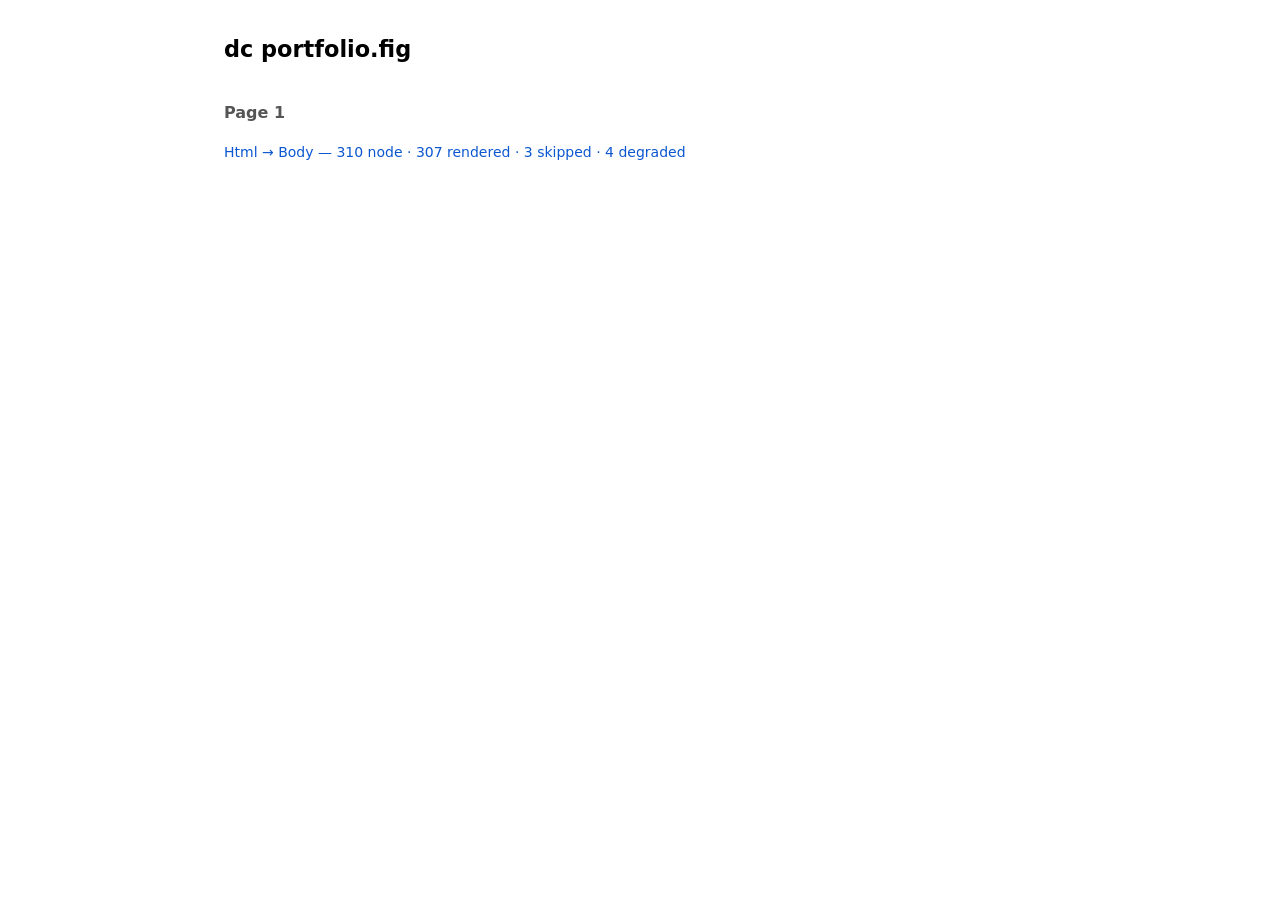
==== index.html @ 8f3d23a6 "Add files via upload" ====
<!doctype html><html lang="en"><head><meta charset="utf-8"><title>dc portfolio.fig</title><style>body{font:14px/1.6 system-ui,sans-serif;margin:2rem auto;max-width:52rem;padding:0 1rem}h1{font-size:1.4rem}h2{font-size:1rem;margin:2rem 0 .5rem;color:#555}ul{list-style:none;padding:0}li{padding:.1rem 0}a{color:#0b57d0;text-decoration:none}a:hover{text-decoration:underline}@media(prefers-color-scheme:dark){body{background:#111;color:#eee}h2{color:#aaa}a{color:#8ab4f8}}</style></head><body><h1>dc portfolio.fig</h1><h2>Page 1</h2><ul><li><a href="page-1/html-body-2-2.html">Html → Body — 310 node · 307 rendered · 3 skipped · 4 degraded</a></li></ul></body></html>
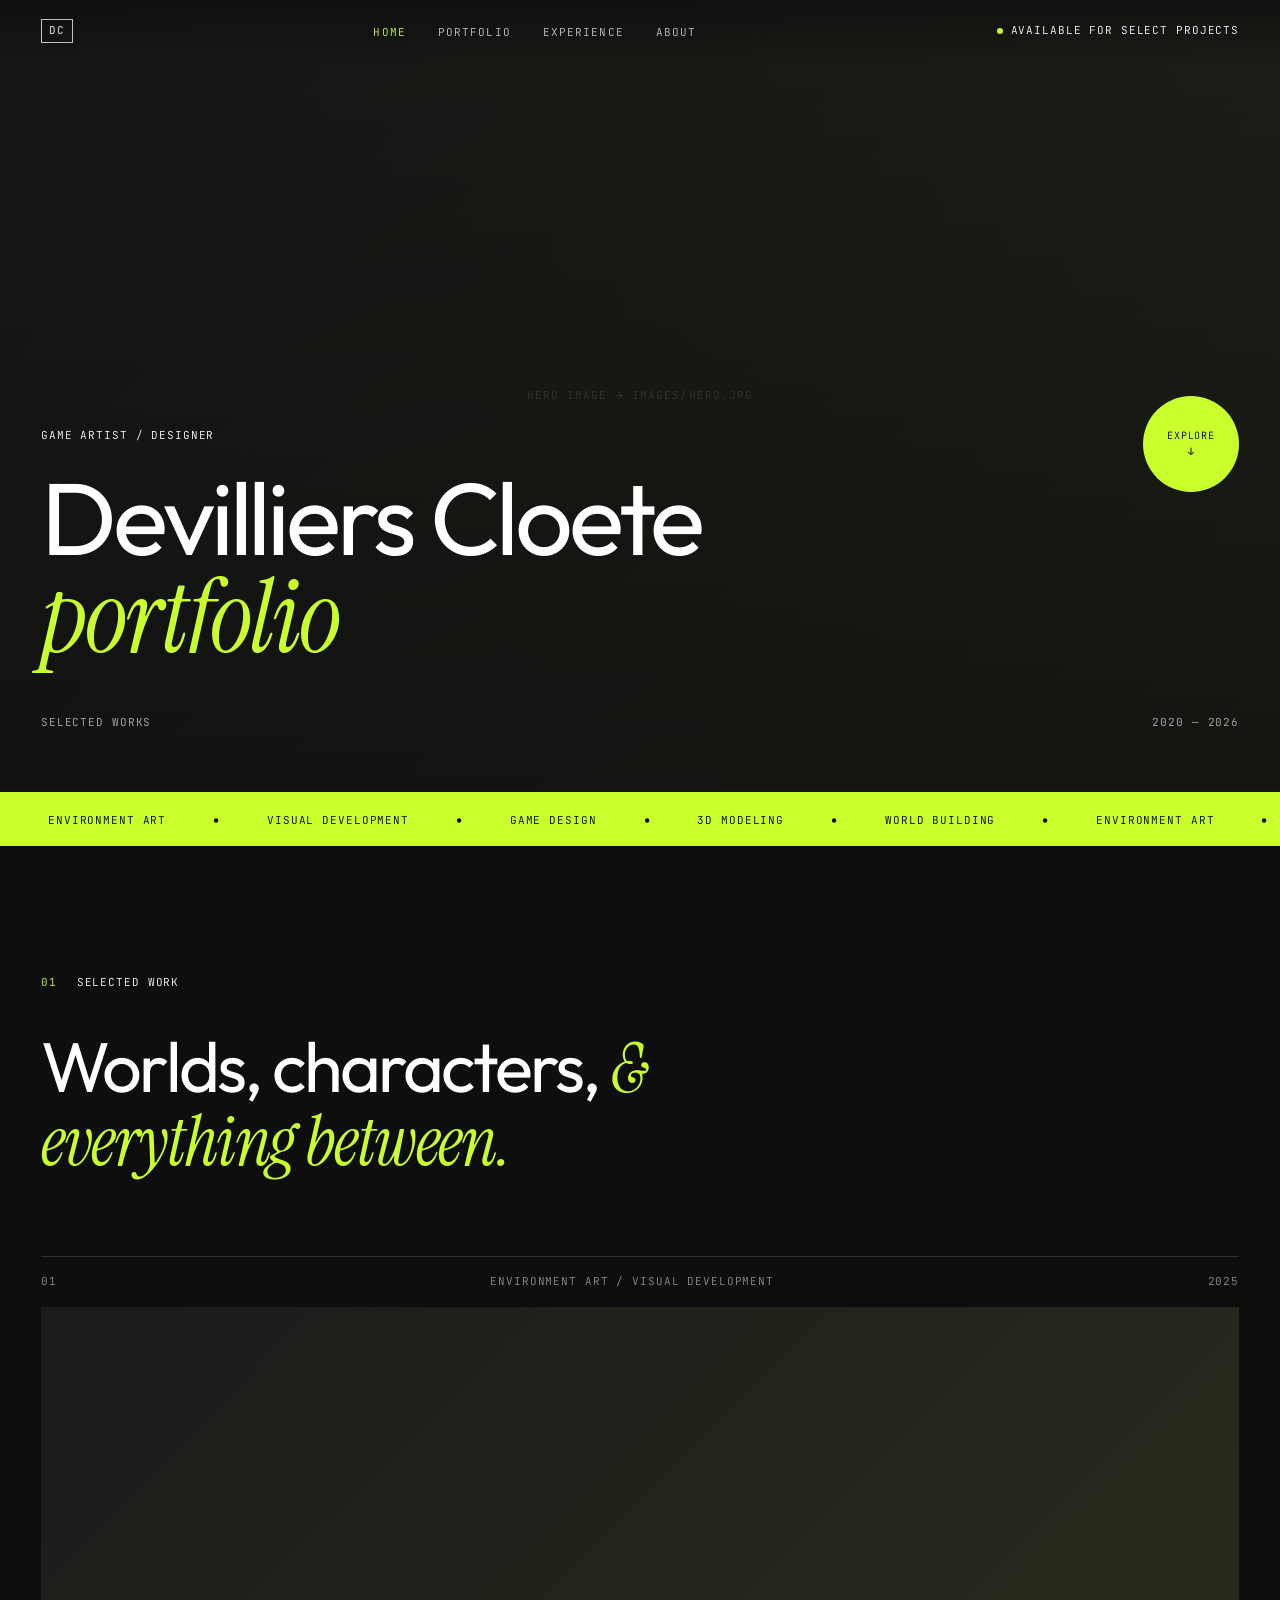
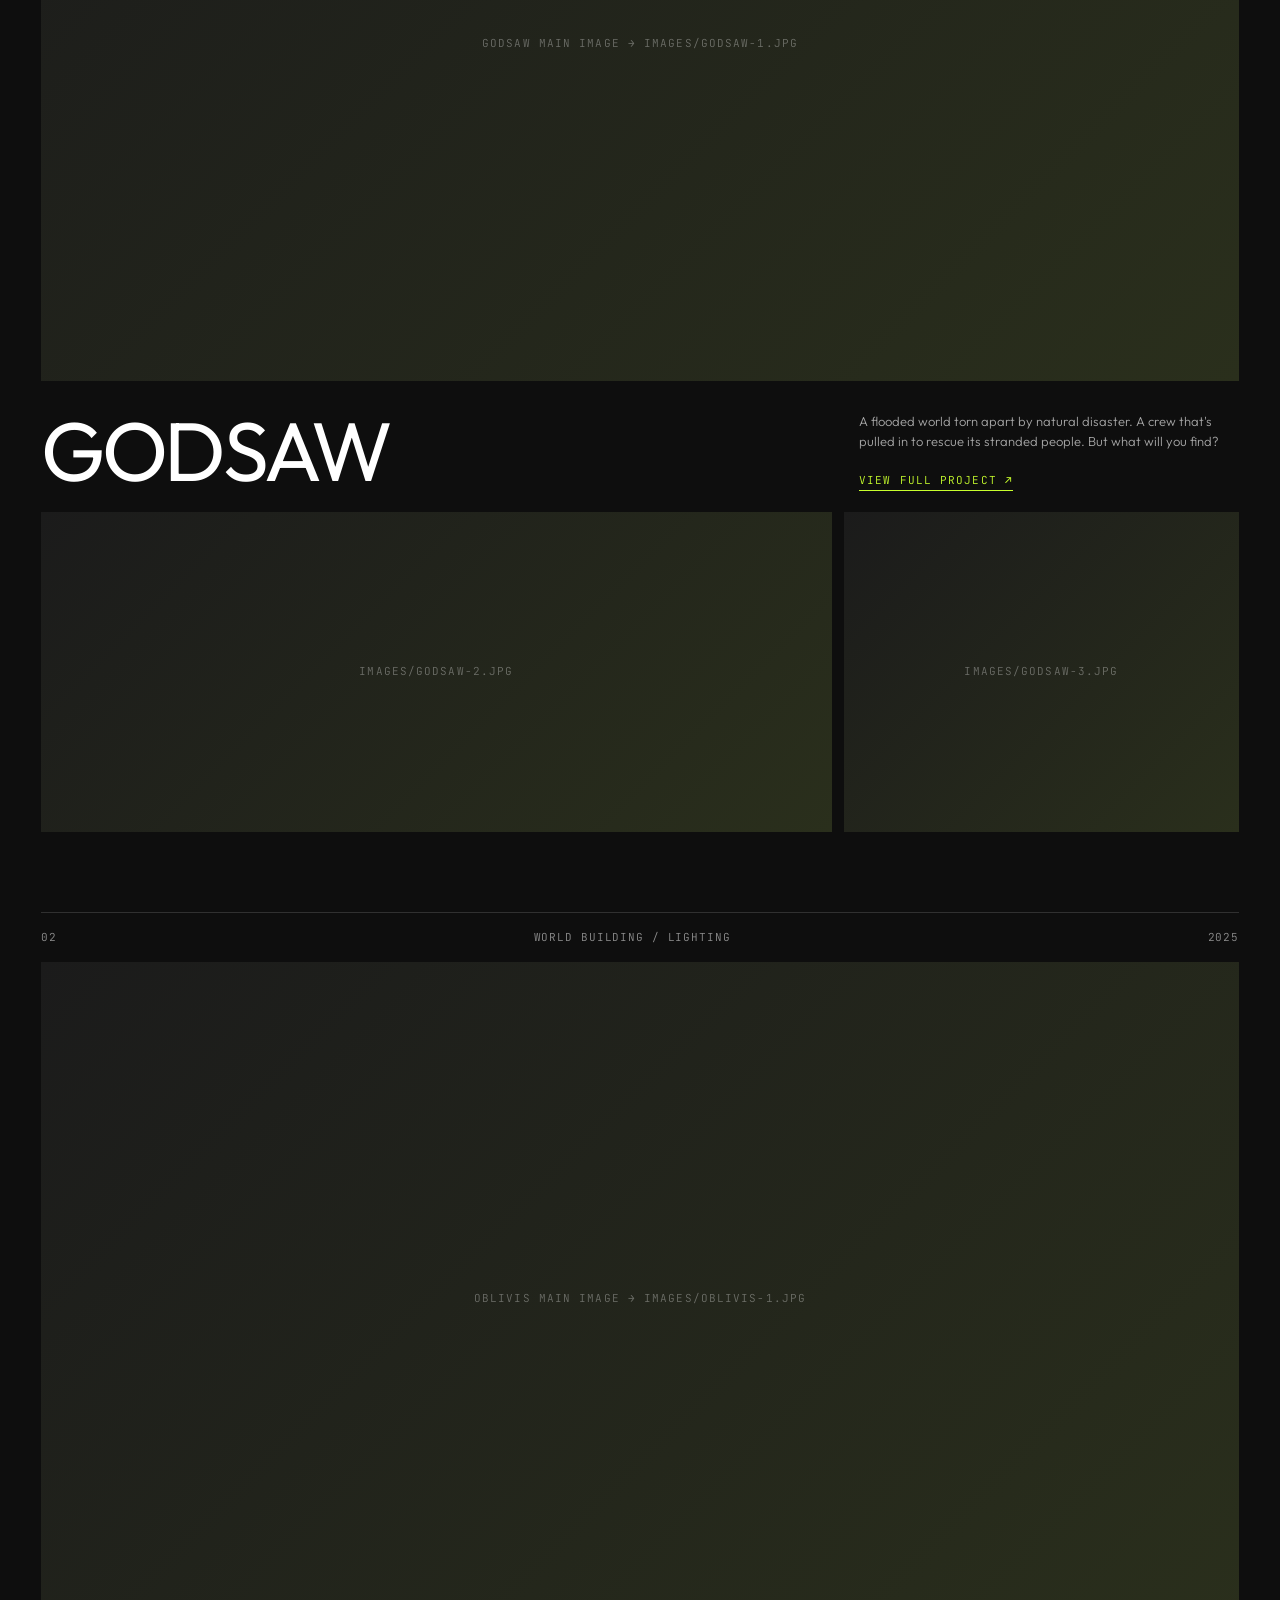
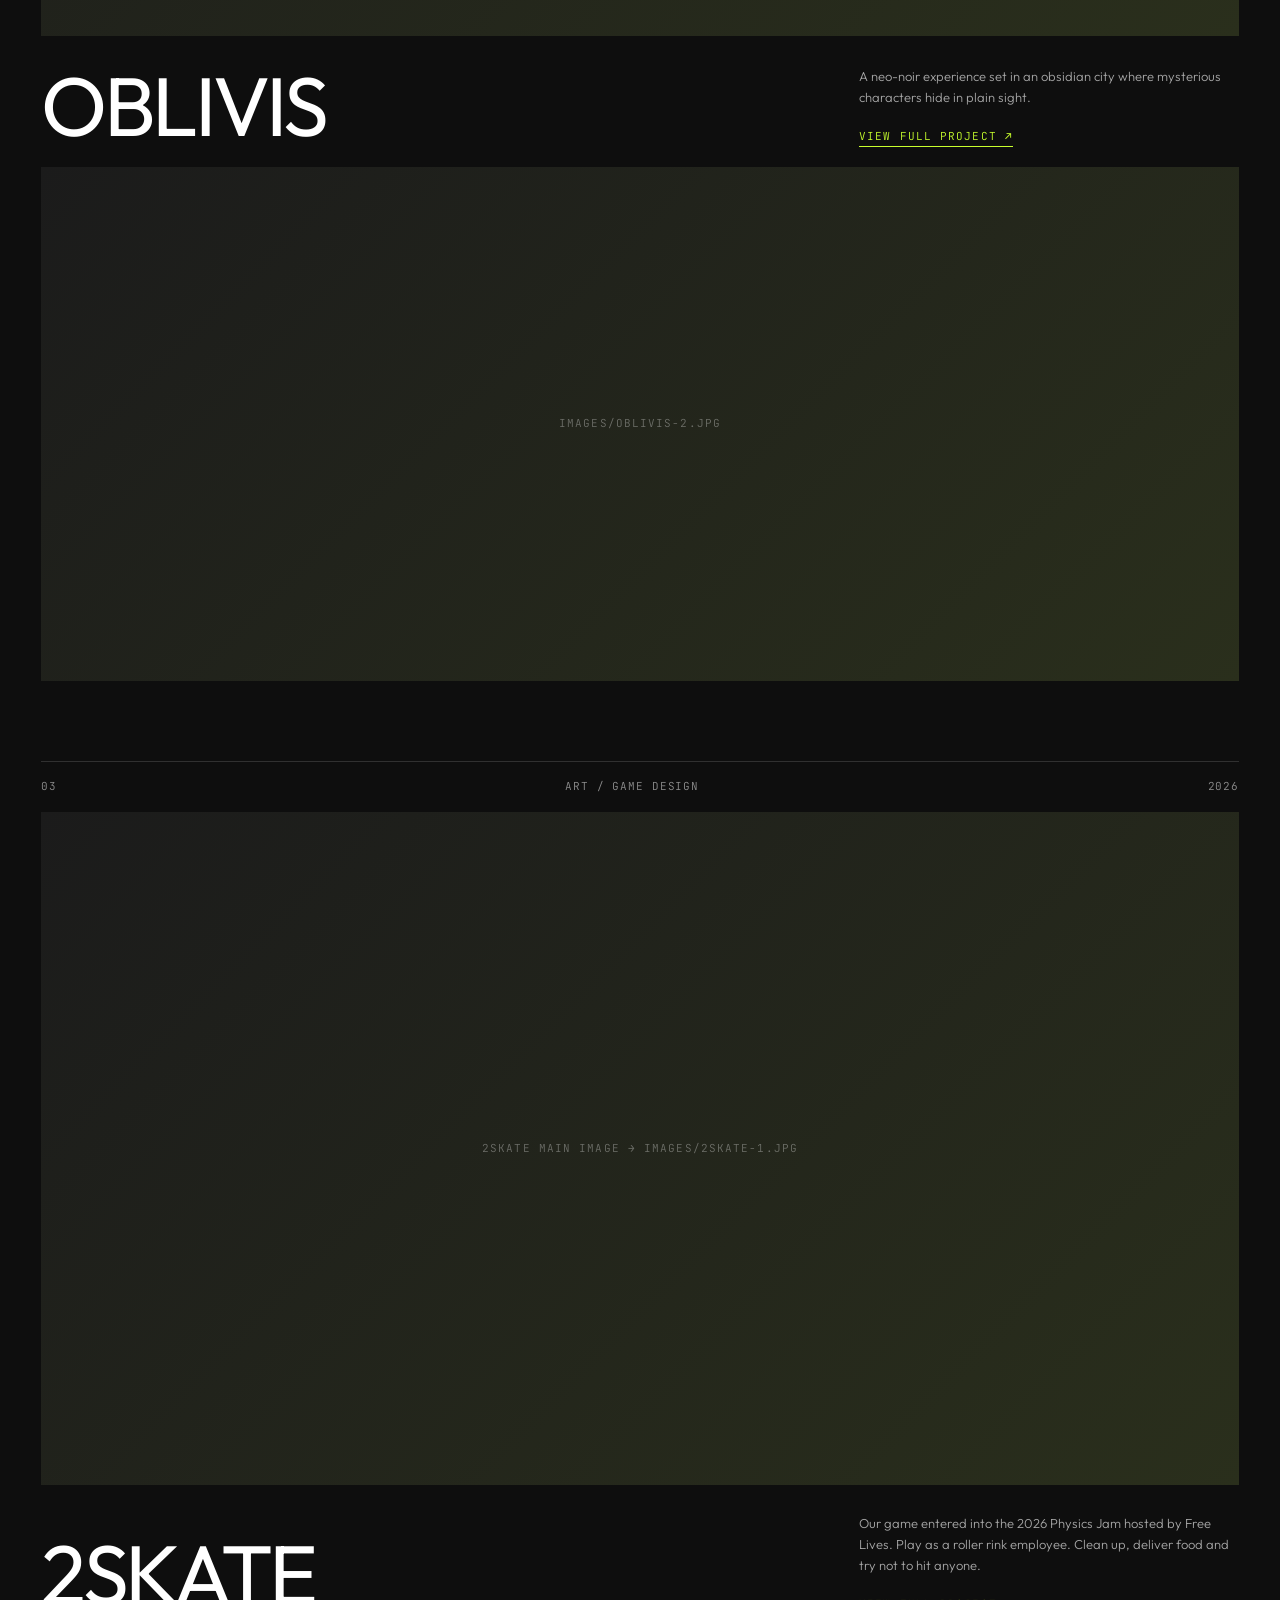
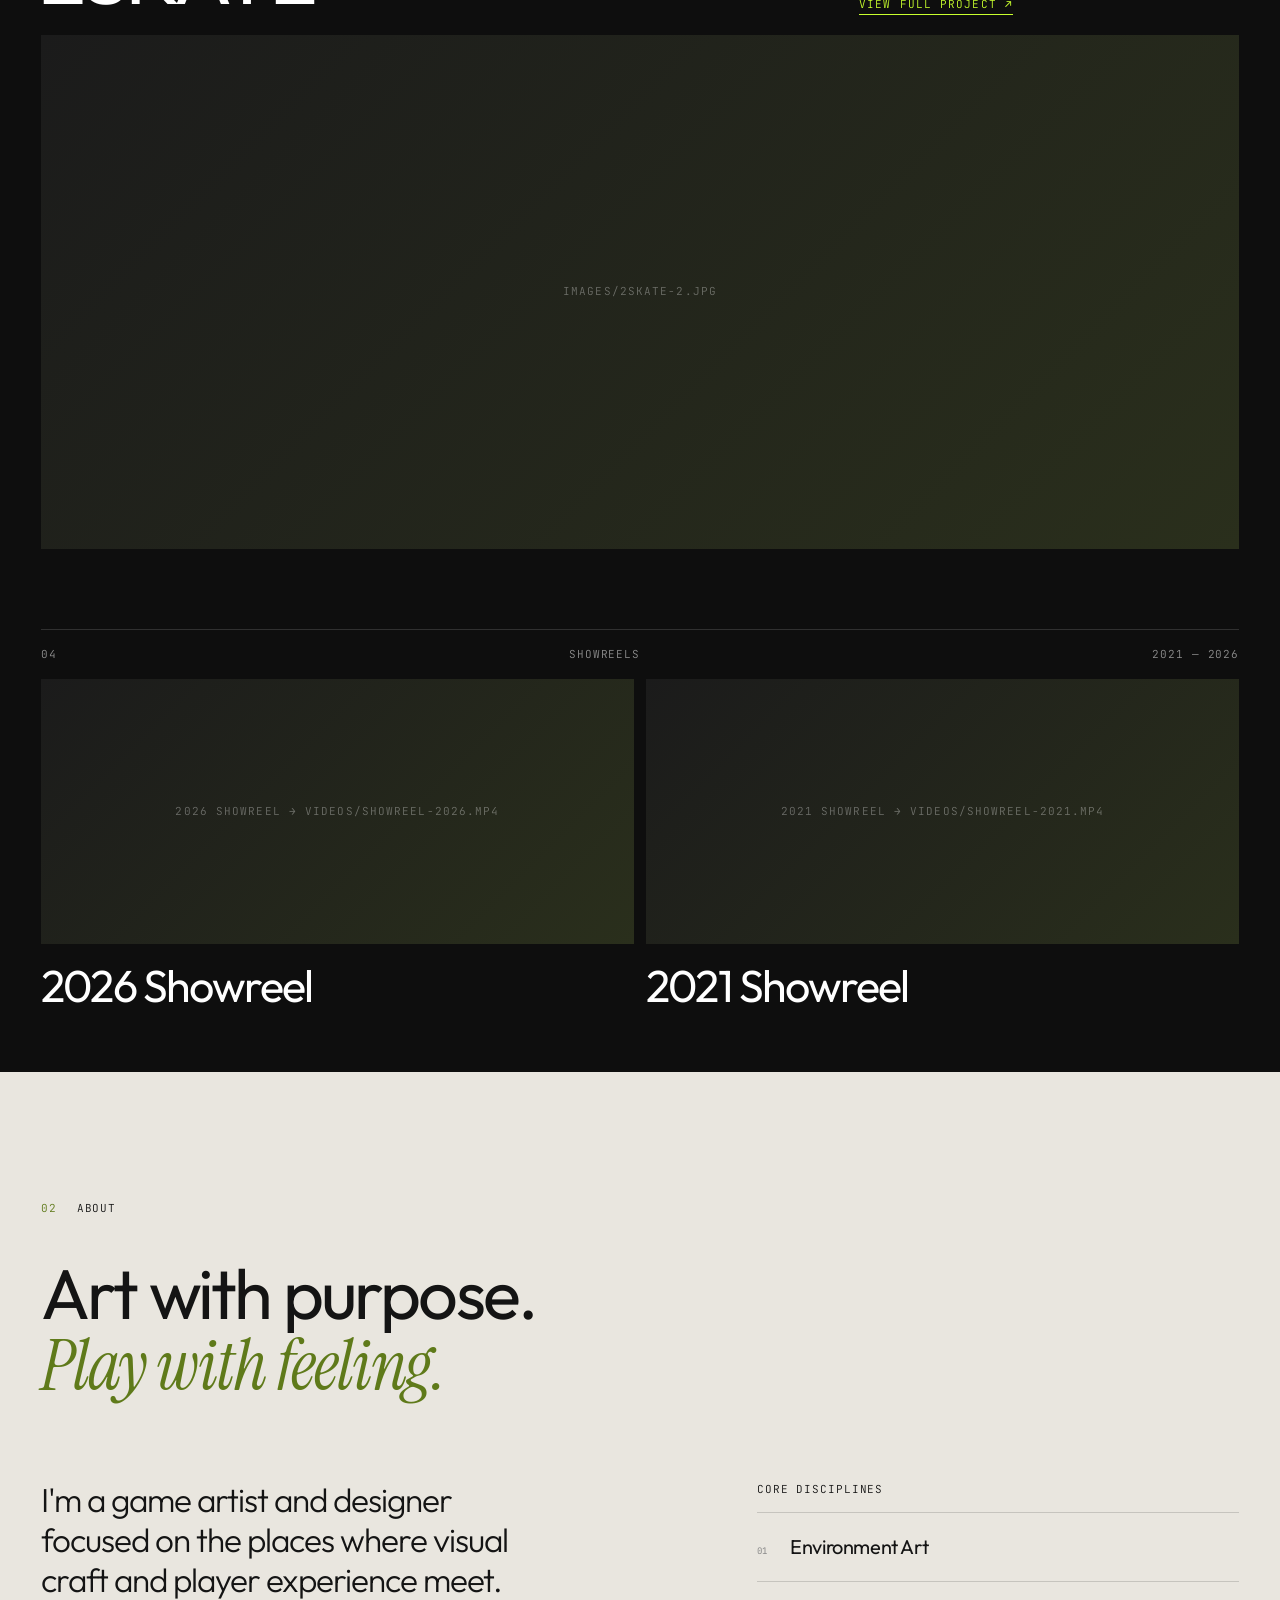
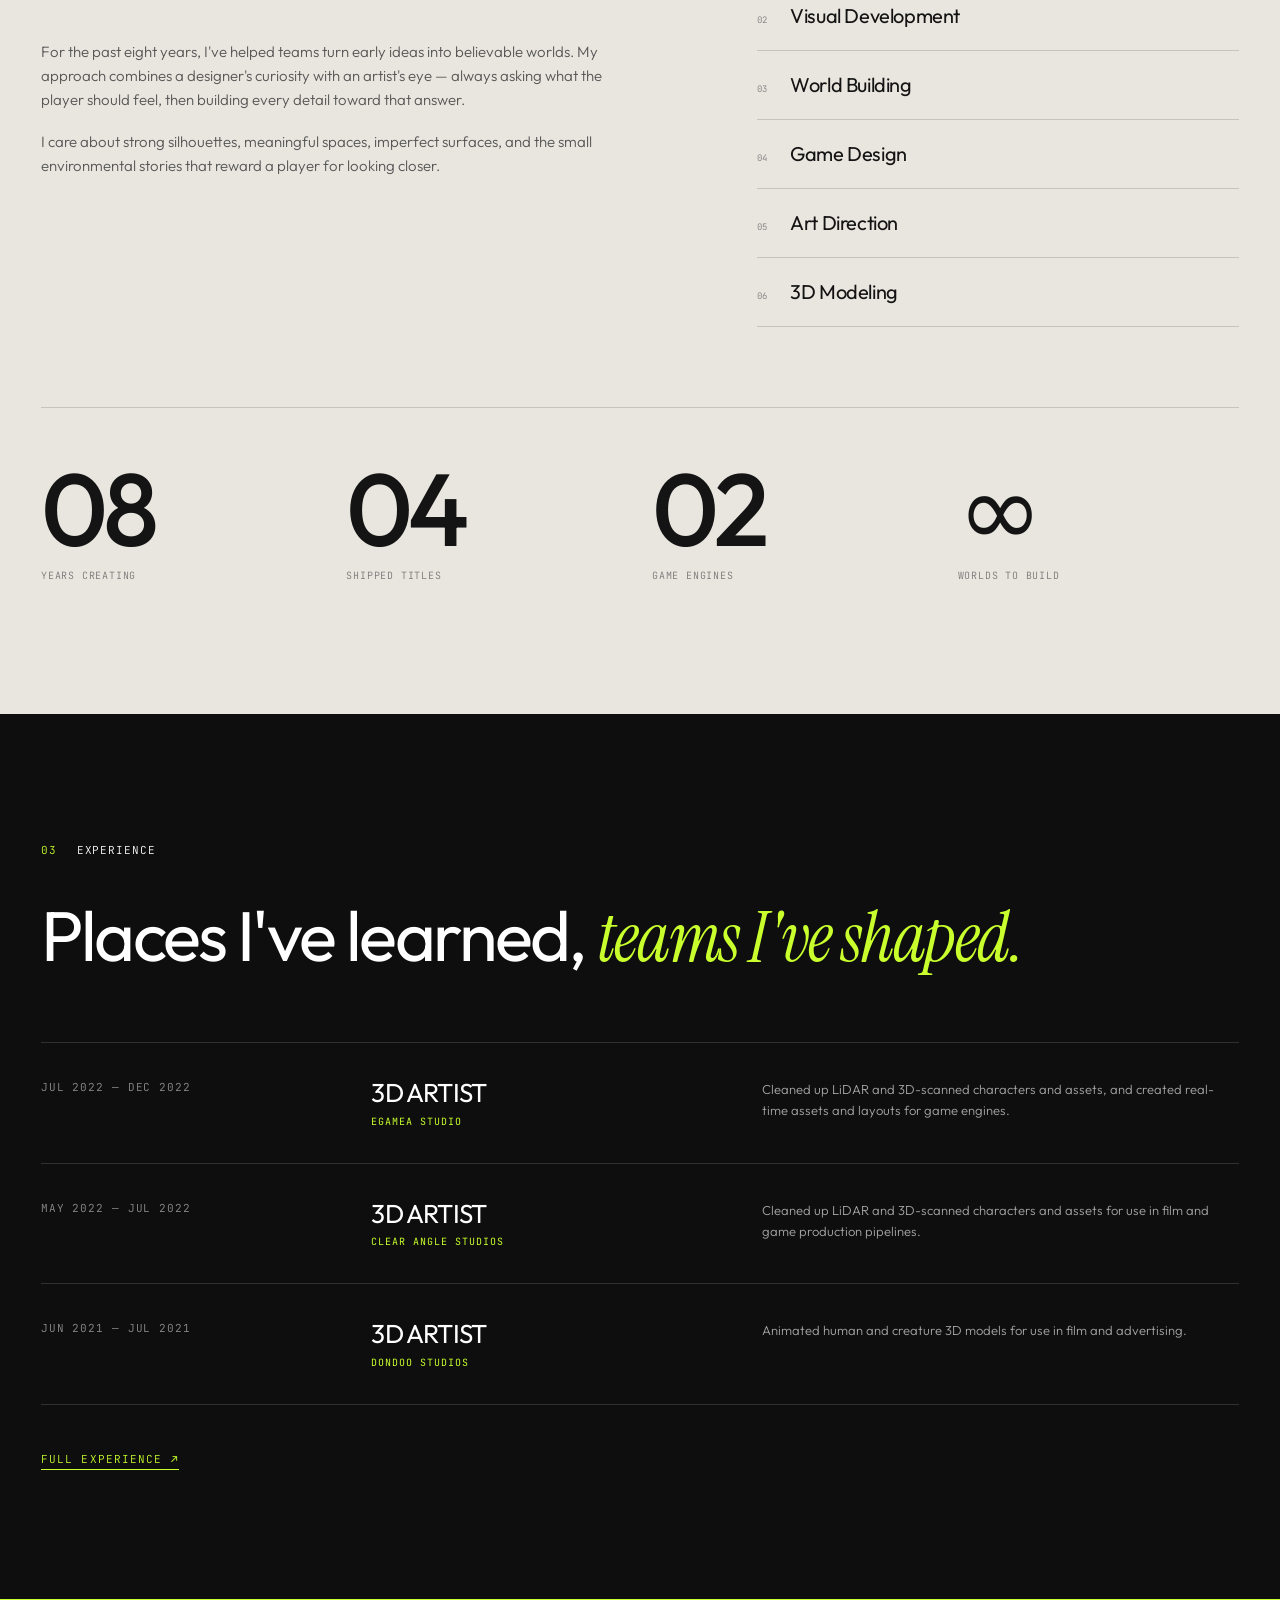
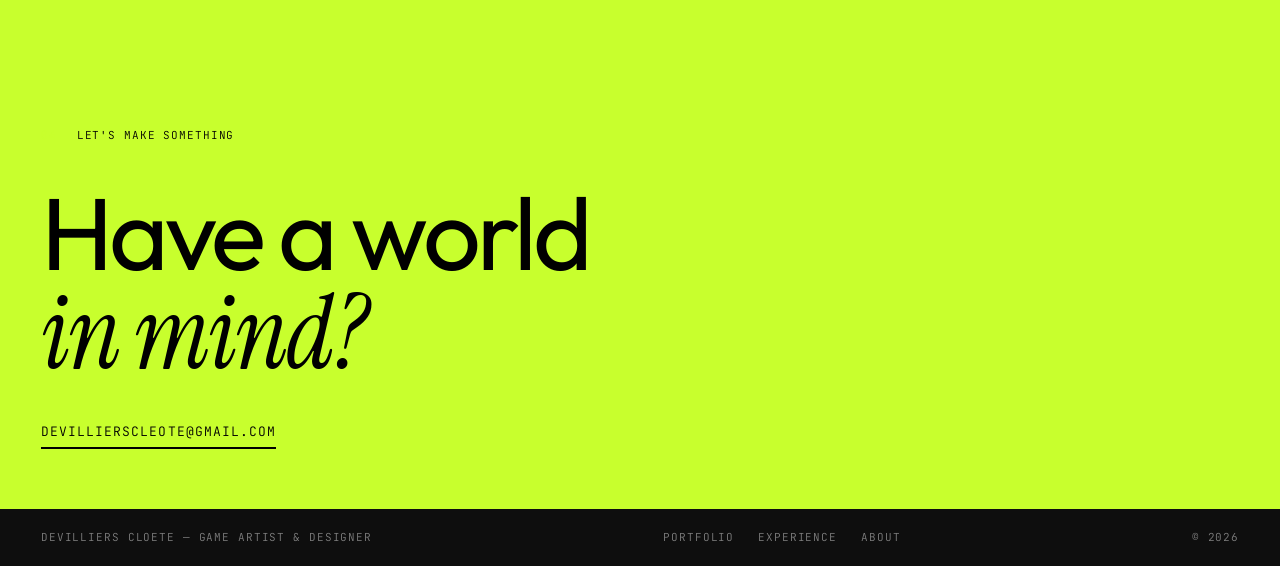
==== commit a7510671: "Add files via upload" ====
--- a/index.html
+++ b/index.html
@@ -1 +1,178 @@
-<!doctype html><html lang="en"><head><meta charset="utf-8"><title>dc portfolio.fig</title><style>body{font:14px/1.6 system-ui,sans-serif;margin:2rem auto;max-width:52rem;padding:0 1rem}h1{font-size:1.4rem}h2{font-size:1rem;margin:2rem 0 .5rem;color:#555}ul{list-style:none;padding:0}li{padding:.1rem 0}a{color:#0b57d0;text-decoration:none}a:hover{text-decoration:underline}@media(prefers-color-scheme:dark){body{background:#111;color:#eee}h2{color:#aaa}a{color:#8ab4f8}}</style></head><body><h1>dc portfolio.fig</h1><h2>Page 1</h2><ul><li><a href="page-1/html-body-2-2.html">Html → Body — 310 node · 307 rendered · 3 skipped · 4 degraded</a></li></ul></body></html>+<!DOCTYPE html>
+<html lang="en">
+<head>
+  <meta charset="UTF-8">
+  <meta name="viewport" content="width=device-width, initial-scale=1">
+  <title>Devilliers Cloete — Game Artist & Designer</title>
+  <meta name="description" content="Portfolio of Devilliers Cloete, game artist and designer.">
+  <link rel="stylesheet" href="style.css">
+</head>
+<body>
+
+<header class="nav">
+  <a href="index.html" class="logo">DC</a>
+  <ul>
+    <li><a href="index.html" class="active">Home</a></li>
+    <li><a href="portfolio.html">Portfolio</a></li>
+    <li><a href="experience.html">Experience</a></li>
+    <li><a href="about.html">About</a></li>
+  </ul>
+  <span class="mono status">Available for select projects</span>
+  <button class="burger" aria-label="Menu">Menu</button>
+</header>
+
+<!-- HERO -->
+<div class="hero">
+  <div class="media" data-label="Hero image → images/hero.jpg"><img src="images/hero.jpg" alt="" onerror="this.remove()"></div>
+  <span class="mono tag">Game Artist / Designer</span>
+  <h1 class="display">Devilliers Cloete<br><em>portfolio</em></h1>
+  <a href="portfolio.html" class="badge">Explore<br>↓</a>
+  <div class="hero-meta mono"><span>Selected works</span><span>2020 — 2026</span></div>
+</div>
+
+<div class="marquee"><div>
+  <span class="mono">Environment Art</span><span class="mono">Visual Development</span><span class="mono">Game Design</span><span class="mono">3D Modeling</span><span class="mono">World Building</span>
+  <span class="mono">Environment Art</span><span class="mono">Visual Development</span><span class="mono">Game Design</span><span class="mono">3D Modeling</span><span class="mono">World Building</span>
+</div></div>
+
+<!-- SELECTED WORK -->
+<section>
+  <div class="eyebrow mono reveal"><span>01</span><span>Selected Work</span></div>
+  <h2 class="h2 reveal" style="max-width:14ch">Worlds, characters, <em>&amp; everything between.</em></h2>
+
+  <!-- Project 1 -->
+  <article class="project reveal">
+    <div class="project-meta mono"><span>01</span><span>Environment Art / Visual Development</span><span>2025</span></div>
+    <div class="media r-16x9" data-label="GODSAW main image → images/godsaw-1.jpg"><img src="images/godsaw-1.jpg" alt="Godsaw key art" onerror="this.remove()"></div>
+    <div class="project-foot">
+      <h3 class="project-title">GODSAW</h3>
+      <div>
+        <p>A flooded world torn apart by natural disaster. A crew that's pulled in to rescue its stranded people. But what will you find?</p>
+        <a href="portfolio.html#godsaw" class="link-arrow">View full project ↗</a>
+      </div>
+    </div>
+    <div class="grid-2">
+      <div class="media" data-label="images/godsaw-2.jpg"><img src="images/godsaw-2.jpg" alt="" onerror="this.remove()"></div>
+      <div class="media" data-label="images/godsaw-3.jpg"><img src="images/godsaw-3.jpg" alt="" onerror="this.remove()"></div>
+    </div>
+  </article>
+
+  <!-- Project 2 -->
+  <article class="project reveal">
+    <div class="project-meta mono"><span>02</span><span>World Building / Lighting</span><span>2025</span></div>
+    <div class="media r-16x9" data-label="OBLIVIS main image → images/oblivis-1.jpg"><img src="images/oblivis-1.jpg" alt="Oblivis key art" onerror="this.remove()"></div>
+    <div class="project-foot">
+      <h3 class="project-title">OBLIVIS</h3>
+      <div>
+        <p>A neo-noir experience set in an obsidian city where mysterious characters hide in plain sight.</p>
+        <a href="portfolio.html#oblivis" class="link-arrow">View full project ↗</a>
+      </div>
+    </div>
+    <div class="media r-21x9" data-label="images/oblivis-2.jpg"><img src="images/oblivis-2.jpg" alt="" onerror="this.remove()"></div>
+  </article>
+
+  <!-- Project 3 -->
+  <article class="project reveal">
+    <div class="project-meta mono"><span>03</span><span>Art / Game Design</span><span>2026</span></div>
+    <div class="media r-16x9" data-label="2SKATE main image → images/2skate-1.jpg"><img src="images/2skate-1.jpg" alt="2Skate screenshot" onerror="this.remove()"></div>
+    <div class="project-foot">
+      <h3 class="project-title">2SKATE</h3>
+      <div>
+        <p>Our game entered into the 2026 Physics Jam hosted by Free Lives. Play as a roller rink employee. Clean up, deliver food and try not to hit anyone.</p>
+        <a href="portfolio.html#2skate" class="link-arrow">View full project ↗</a>
+      </div>
+    </div>
+    <div class="media r-21x9" data-label="images/2skate-2.jpg"><img src="images/2skate-2.jpg" alt="" onerror="this.remove()"></div>
+  </article>
+
+  <!-- Showreel -->
+  <article class="project reveal">
+    <div class="project-meta mono"><span>04</span><span>Showreels</span><span>2021 — 2026</span></div>
+    <div class="grid-eq" style="margin-top:0">
+      <div>
+        <div class="media r-16x9" data-label="2026 showreel → videos/showreel-2026.mp4"><video src="videos/showreel-2026.mp4" controls preload="metadata" poster="images/showreel-2026.jpg" onerror="this.remove()"></video></div>
+        <h3 class="project-title" style="font-size:clamp(28px,3.5vw,48px);margin-top:20px">2026 Showreel</h3>
+      </div>
+      <div>
+        <div class="media r-16x9" data-label="2021 showreel → videos/showreel-2021.mp4"><video src="videos/showreel-2021.mp4" controls preload="metadata" poster="images/showreel-2021.jpg" onerror="this.remove()"></video></div>
+        <h3 class="project-title" style="font-size:clamp(28px,3.5vw,48px);margin-top:20px">2021 Showreel</h3>
+      </div>
+    </div>
+  </article>
+</section>
+
+<!-- ABOUT (light section) -->
+<section class="light">
+  <div class="eyebrow mono reveal"><span>02</span><span>About</span></div>
+  <h2 class="h2 reveal">Art with purpose.<br><em>Play with feeling.</em></h2>
+
+  <div class="two-col" style="margin-top:80px">
+    <div class="reveal">
+      <p class="lead">I'm a game artist and designer focused on the places where visual craft and player experience meet.</p>
+      <div class="body-text" style="margin-top:40px">
+        <p>For the past eight years, I've helped teams turn early ideas into believable worlds. My approach combines a designer's curiosity with an artist's eye — always asking what the player should feel, then building every detail toward that answer.</p>
+        <p>I care about strong silhouettes, meaningful spaces, imperfect surfaces, and the small environmental stories that reward a player for looking closer.</p>
+      </div>
+    </div>
+    <div class="disciplines reveal">
+      <p class="mono">Core disciplines</p>
+      <ul>
+        <li><span>01</span>Environment Art</li>
+        <li><span>02</span>Visual Development</li>
+        <li><span>03</span>World Building</li>
+        <li><span>04</span>Game Design</li>
+        <li><span>05</span>Art Direction</li>
+        <li><span>06</span>3D Modeling</li>
+      </ul>
+    </div>
+  </div>
+
+  <div class="stats reveal">
+    <div class="stat"><b>08</b><span>Years creating</span></div>
+    <div class="stat"><b>04</b><span>Shipped titles</span></div>
+    <div class="stat"><b>02</b><span>Game engines</span></div>
+    <div class="stat"><b>∞</b><span>Worlds to build</span></div>
+  </div>
+</section>
+
+<!-- EXPERIENCE PREVIEW -->
+<section>
+  <div class="eyebrow mono reveal"><span>03</span><span>Experience</span></div>
+  <h2 class="h2 reveal">Places I've learned, <em>teams I've shaped.</em></h2>
+
+  <div style="margin-top:70px" class="reveal">
+    <div class="role">
+      <span class="mono" style="color:#ffffff88">Jul 2022 — Dec 2022</span>
+      <h3>3D Artist<small>Egamea Studio</small></h3>
+      <div><p>Cleaned up LiDAR and 3D-scanned characters and assets, and created real-time assets and layouts for game engines.</p></div>
+    </div>
+    <div class="role">
+      <span class="mono" style="color:#ffffff88">May 2022 — Jul 2022</span>
+      <h3>3D Artist<small>Clear Angle Studios</small></h3>
+      <div><p>Cleaned up LiDAR and 3D-scanned characters and assets for use in film and game production pipelines.</p></div>
+    </div>
+    <div class="role">
+      <span class="mono" style="color:#ffffff88">Jun 2021 — Jul 2021</span>
+      <h3>3D Artist<small>Dondoo Studios</small></h3>
+      <div><p>Animated human and creature 3D models for use in film and advertising.</p></div>
+    </div>
+  </div>
+  <p style="margin-top:40px"><a href="experience.html" class="link-arrow">Full experience ↗</a></p>
+</section>
+
+<!-- CTA -->
+<section class="lime cta">
+  <div class="eyebrow mono reveal"><span>04</span><span>Let's make something</span></div>
+  <h2 class="display reveal">Have a world<br><em>in mind?</em></h2>
+  <a class="mail mono" href="mailto:devillierscleote@gmail.com">devillierscleote@gmail.com</a>
+</section>
+
+<footer class="foot mono">
+  <span>Devilliers Cloete — Game Artist &amp; Designer</span>
+  <ul><li><a href="portfolio.html">Portfolio</a></li><li><a href="experience.html">Experience</a></li><li><a href="about.html">About</a></li></ul>
+  <span>© <span class="year">2026</span></span>
+</footer>
+
+<script src="script.js"></script>
+</body>
+</html>
--- a/style.css
+++ b/style.css
@@ -0,0 +1,167 @@
+/* ============ Devilliers Cloete – Portfolio ============ */
+@import url('https://fonts.googleapis.com/css2?family=Outfit:wght@300;400;500;600&family=Instrument+Serif:ital@0;1&family=JetBrains+Mono:wght@400;500&display=swap');
+
+:root {
+  --black: #0e0e0e;
+  --ink: #141414;
+  --lime: #c8ff2d;
+  --cream: #e9e6df;
+  --olive: #5f7a1a;
+  --grey: #8a8a85;
+  --line: rgba(255,255,255,.14);
+  --line-dark: rgba(0,0,0,.15);
+  --pad: clamp(20px, 3.2vw, 48px);
+  --sans: 'Outfit', system-ui, sans-serif;
+  --serif: 'Instrument Serif', Georgia, serif;
+  --mono: 'JetBrains Mono', ui-monospace, monospace;
+}
+
+* { box-sizing: border-box; margin: 0; padding: 0; }
+html { scroll-behavior: smooth; }
+body { background: var(--black); color: #fff; font-family: var(--sans); font-weight: 300; line-height: 1.6; -webkit-font-smoothing: antialiased; }
+img, video, iframe { display: block; max-width: 100%; }
+a { color: inherit; text-decoration: none; }
+ul { list-style: none; }
+
+/* ---------- type helpers ---------- */
+.mono { font-family: var(--mono); font-size: 11px; letter-spacing: .08em; text-transform: uppercase; }
+.display { font-weight: 400; letter-spacing: -.04em; line-height: .95; font-size: clamp(44px, 8vw, 128px); }
+.h2 { font-weight: 400; letter-spacing: -.04em; line-height: 1; font-size: clamp(36px, 5.5vw, 80px); }
+.display em, .h2 em, .accent { font-family: var(--serif); font-style: italic; font-weight: 400; letter-spacing: -.02em; color: var(--lime); }
+.light .h2 em, .light .accent { color: var(--olive); }
+.eyebrow { display: flex; gap: 20px; margin-bottom: 40px; }
+.eyebrow span:first-child { color: var(--lime); }
+.light .eyebrow span:first-child { color: var(--olive); }
+
+/* ---------- nav ---------- */
+.nav { position: fixed; top: 0; left: 0; right: 0; z-index: 50; display: flex; justify-content: space-between; align-items: center; padding: 18px var(--pad); mix-blend-mode: normal; background: linear-gradient(#0e0e0ecc, transparent); }
+.logo { font-weight: 500; font-size: 15px; letter-spacing: -.02em; border: 1px solid #fff; padding: 2px 7px; }
+.nav ul { display: flex; gap: 32px; }
+.nav a { font-family: var(--mono); font-size: 11px; letter-spacing: .1em; text-transform: uppercase; opacity: .75; transition: opacity .2s, color .2s; }
+.nav a:hover, .nav a.active { opacity: 1; color: var(--lime); }
+.status { display: flex; align-items: center; gap: 8px; }
+.status::before { content: ''; width: 6px; height: 6px; border-radius: 50%; background: var(--lime); animation: pulse 2s infinite; }
+@keyframes pulse { 50% { opacity: .3; } }
+.burger { display: none; background: none; border: 0; color: #fff; font-family: var(--mono); font-size: 11px; letter-spacing: .1em; cursor: pointer; }
+
+/* ---------- placeholder media ---------- */
+.media { position: relative; overflow: hidden; background: linear-gradient(135deg, #1b1b1b, #2a2f1c); }
+.media::after { content: attr(data-label); position: absolute; inset: 0; display: grid; place-items: center; font-family: var(--mono); font-size: 11px; letter-spacing: .1em; text-transform: uppercase; color: #ffffff55; text-align: center; padding: 20px; z-index: 0; }
+.media img, .media video, .media iframe { position: absolute; inset: 0; width: 100%; height: 100%; object-fit: cover; z-index: 1; border: 0; }
+.r-16x9 { aspect-ratio: 16/9; }
+.r-21x9 { aspect-ratio: 21/9; }
+.r-4x5 { aspect-ratio: 4/5; }
+.r-1x1 { aspect-ratio: 1/1; }
+.r-3x2 { aspect-ratio: 3/2; }
+
+/* ---------- hero ---------- */
+.hero { position: relative; min-height: 88vh; padding: 140px var(--pad) 60px; display: flex; flex-direction: column; justify-content: flex-end; overflow: hidden; }
+.hero .media { position: absolute; inset: 0; z-index: 0; }
+.hero::before { content: ''; position: absolute; inset: 0; z-index: 1; background: linear-gradient(#0e0e0e66, #0e0e0ecc); }
+.hero > *:not(.media) { position: relative; z-index: 2; }
+.hero .tag { margin-bottom: 24px; }
+.hero-meta { display: flex; justify-content: space-between; margin-top: 48px; color: #ffffffaa; }
+.badge { position: absolute !important; right: var(--pad); top: 50%; width: 96px; height: 96px; border-radius: 50%; background: var(--lime); color: #000; display: grid; place-items: center; text-align: center; font-family: var(--mono); font-size: 10px; letter-spacing: .08em; text-transform: uppercase; transition: transform .3s; }
+.badge:hover { transform: rotate(-12deg) scale(1.08); }
+
+/* ---------- marquee ---------- */
+.marquee { background: var(--lime); color: #000; overflow: hidden; white-space: nowrap; padding: 14px 0; }
+.marquee div { display: inline-flex; gap: 48px; animation: slide 30s linear infinite; padding-left: 48px; }
+.marquee span::after { content: '●'; margin-left: 48px; font-size: 7px; vertical-align: middle; }
+@keyframes slide { to { transform: translateX(-50%); } }
+
+/* ---------- sections ---------- */
+section, .section { padding: clamp(64px, 10vw, 140px) var(--pad); }
+.light { background: var(--cream); color: var(--ink); }
+.lime { background: var(--lime); color: #000; }
+.page-head { padding-top: 180px; padding-bottom: 60px; }
+.lead { font-size: clamp(22px, 2.6vw, 38px); line-height: 1.2; letter-spacing: -.03em; font-weight: 300; max-width: 22ch; }
+.body-text { max-width: 60ch; color: #ffffffb0; font-size: 15px; }
+.light .body-text { color: #555; }
+.body-text p + p { margin-top: 1.2em; }
+
+/* ---------- project blocks ---------- */
+.project { margin-top: 80px; }
+.project-meta { display: flex; justify-content: space-between; padding: 16px 0; border-top: 1px solid var(--line); color: #ffffff88; }
+.project-foot { display: grid; grid-template-columns: 1fr minmax(240px, 380px); gap: 40px; align-items: end; margin: 28px 0 20px; }
+.project-title { font-size: clamp(40px, 6.5vw, 100px); font-weight: 400; letter-spacing: -.04em; line-height: 1; }
+.project-foot p { font-size: 13px; color: #ffffffa0; margin-bottom: 14px; }
+.link-arrow { font-family: var(--mono); font-size: 11px; letter-spacing: .1em; text-transform: uppercase; border-bottom: 1px solid var(--lime); color: var(--lime); padding-bottom: 3px; }
+.link-arrow:hover { opacity: .7; }
+.grid-2 { display: grid; grid-template-columns: 2fr 1fr; gap: 12px; margin-top: 12px; }
+.grid-3 { display: grid; grid-template-columns: repeat(3, 1fr); gap: 12px; margin-top: 12px; }
+.grid-eq { display: grid; grid-template-columns: 1fr 1fr; gap: 12px; margin-top: 12px; }
+.grid-2 .media, .grid-3 .media, .grid-eq .media { aspect-ratio: auto; height: 100%; min-height: 200px; }
+.grid-2 .media { min-height: 320px; }
+
+/* ---------- portfolio page ---------- */
+.filters { display: flex; flex-wrap: wrap; gap: 10px; padding: 0 var(--pad) 20px; }
+.filters button { background: none; border: 1px solid var(--line); color: #fff; font-family: var(--mono); font-size: 11px; letter-spacing: .1em; text-transform: uppercase; padding: 9px 18px; border-radius: 99px; cursor: pointer; transition: .2s; }
+.filters button:hover { border-color: var(--lime); }
+.filters button.on { background: var(--lime); color: #000; border-color: var(--lime); }
+.case { padding: 70px var(--pad); border-top: 1px solid var(--line); }
+.case.hide { display: none; }
+.case-grid { display: grid; grid-template-columns: 1fr 2fr; gap: clamp(32px, 6vw, 100px); margin-top: 40px; }
+.case-info { position: sticky; top: 100px; align-self: start; }
+.case-info h2 { font-size: clamp(40px, 5vw, 76px); font-weight: 400; letter-spacing: -.04em; line-height: 1; margin-bottom: 24px; }
+.facts { margin: 28px 0; border-top: 1px solid var(--line); }
+.facts li { display: flex; justify-content: space-between; padding: 12px 0; border-bottom: 1px solid var(--line); font-size: 13px; }
+.facts li span:first-child { color: #ffffff77; font-family: var(--mono); font-size: 11px; text-transform: uppercase; letter-spacing: .08em; }
+.case-media { display: grid; gap: 12px; }
+.case-media h3 { font-family: var(--serif); font-style: italic; font-weight: 400; font-size: 34px; color: var(--lime); margin: 30px 0 4px; }
+.caption { font-size: 12px; color: #ffffff77; margin-top: -4px; }
+
+/* ---------- about ---------- */
+.two-col { display: grid; grid-template-columns: 1.3fr 1fr; gap: clamp(32px, 7vw, 120px); align-items: start; }
+.disciplines .mono { margin-bottom: 14px; }
+.disciplines li { display: flex; gap: 24px; align-items: baseline; padding: 18px 0; border-top: 1px solid var(--line-dark); font-size: 20px; font-weight: 400; letter-spacing: -.02em; }
+.disciplines li:last-child { border-bottom: 1px solid var(--line-dark); }
+.disciplines li span { font-family: var(--mono); font-size: 9px; color: #888; }
+.stats { display: grid; grid-template-columns: repeat(4, 1fr); gap: 24px; margin-top: 80px; padding-top: 50px; border-top: 1px solid var(--line-dark); }
+.stat b { display: block; font-size: clamp(56px, 8vw, 120px); font-weight: 500; letter-spacing: -.05em; line-height: 1; }
+.stat span { font-family: var(--mono); font-size: 10px; letter-spacing: .08em; text-transform: uppercase; color: #777; }
+.portrait { max-width: 480px; }
+
+/* ---------- experience ---------- */
+.role { display: grid; grid-template-columns: 1fr 1.2fr 1.6fr; gap: 32px; padding: 36px 0; border-top: 1px solid var(--line); align-items: start; }
+.role:last-of-type { border-bottom: 1px solid var(--line); }
+.role h3 { font-size: 26px; font-weight: 400; letter-spacing: -.03em; text-transform: uppercase; line-height: 1.1; }
+.role h3 small { display: block; font-family: var(--mono); font-size: 10px; letter-spacing: .1em; color: var(--lime); margin-top: 8px; font-weight: 400; }
+.role p { font-size: 13px; color: #ffffffa0; }
+.pills { display: flex; flex-wrap: wrap; gap: 8px; margin-top: 14px; }
+.pills span { border: 1px solid var(--line); border-radius: 99px; padding: 3px 12px; font-family: var(--mono); font-size: 10px; letter-spacing: .06em; text-transform: uppercase; color: #ffffffbb; }
+.edu { display: grid; grid-template-columns: 1fr 1fr; gap: 40px; margin-top: 60px; }
+.edu h4 { font-size: 20px; font-weight: 400; margin: 6px 0 2px; }
+.edu p { font-size: 13px; color: #ffffff88; }
+.software { display: grid; grid-template-columns: repeat(auto-fill, minmax(180px, 1fr)); gap: 12px; margin-top: 30px; }
+.software div { border: 1px solid var(--line); padding: 20px; font-size: 18px; font-weight: 400; }
+.software div small { display: block; font-family: var(--mono); font-size: 10px; text-transform: uppercase; color: #ffffff77; letter-spacing: .08em; margin-top: 4px; }
+
+/* ---------- CTA & footer ---------- */
+.cta { padding-bottom: 60px; }
+.cta .display { color: #000; }
+.cta .display em { color: #000; }
+.cta a.mail { display: inline-block; margin-top: 40px; font-family: var(--mono); font-size: 13px; letter-spacing: .08em; text-transform: uppercase; border-bottom: 2px solid #000; padding-bottom: 4px; }
+.foot { display: flex; justify-content: space-between; flex-wrap: wrap; gap: 16px; padding: 20px var(--pad); background: var(--black); color: #ffffff77; }
+.foot ul { display: flex; gap: 24px; }
+.foot a:hover { color: var(--lime); }
+
+/* ---------- reveal ---------- */
+.reveal { opacity: 0; transform: translateY(24px); transition: opacity .8s ease, transform .8s ease; }
+.reveal.in { opacity: 1; transform: none; }
+
+/* ---------- responsive ---------- */
+@media (max-width: 860px) {
+  .nav ul { display: none; position: absolute; top: 100%; left: 0; right: 0; flex-direction: column; gap: 0; background: var(--black); border-bottom: 1px solid var(--line); }
+  .nav ul.open { display: flex; }
+  .nav ul a { display: block; padding: 18px var(--pad); border-top: 1px solid var(--line); }
+  .burger { display: block; }
+  .status { display: none; }
+  .badge { display: none; }
+  .project-foot, .case-grid, .two-col, .edu { grid-template-columns: 1fr; }
+  .case-info { position: static; }
+  .grid-2, .grid-3, .grid-eq { grid-template-columns: 1fr; }
+  .role { grid-template-columns: 1fr; gap: 12px; }
+  .stats { grid-template-columns: 1fr 1fr; }
+  .hero-meta { flex-direction: column; gap: 6px; }
+}
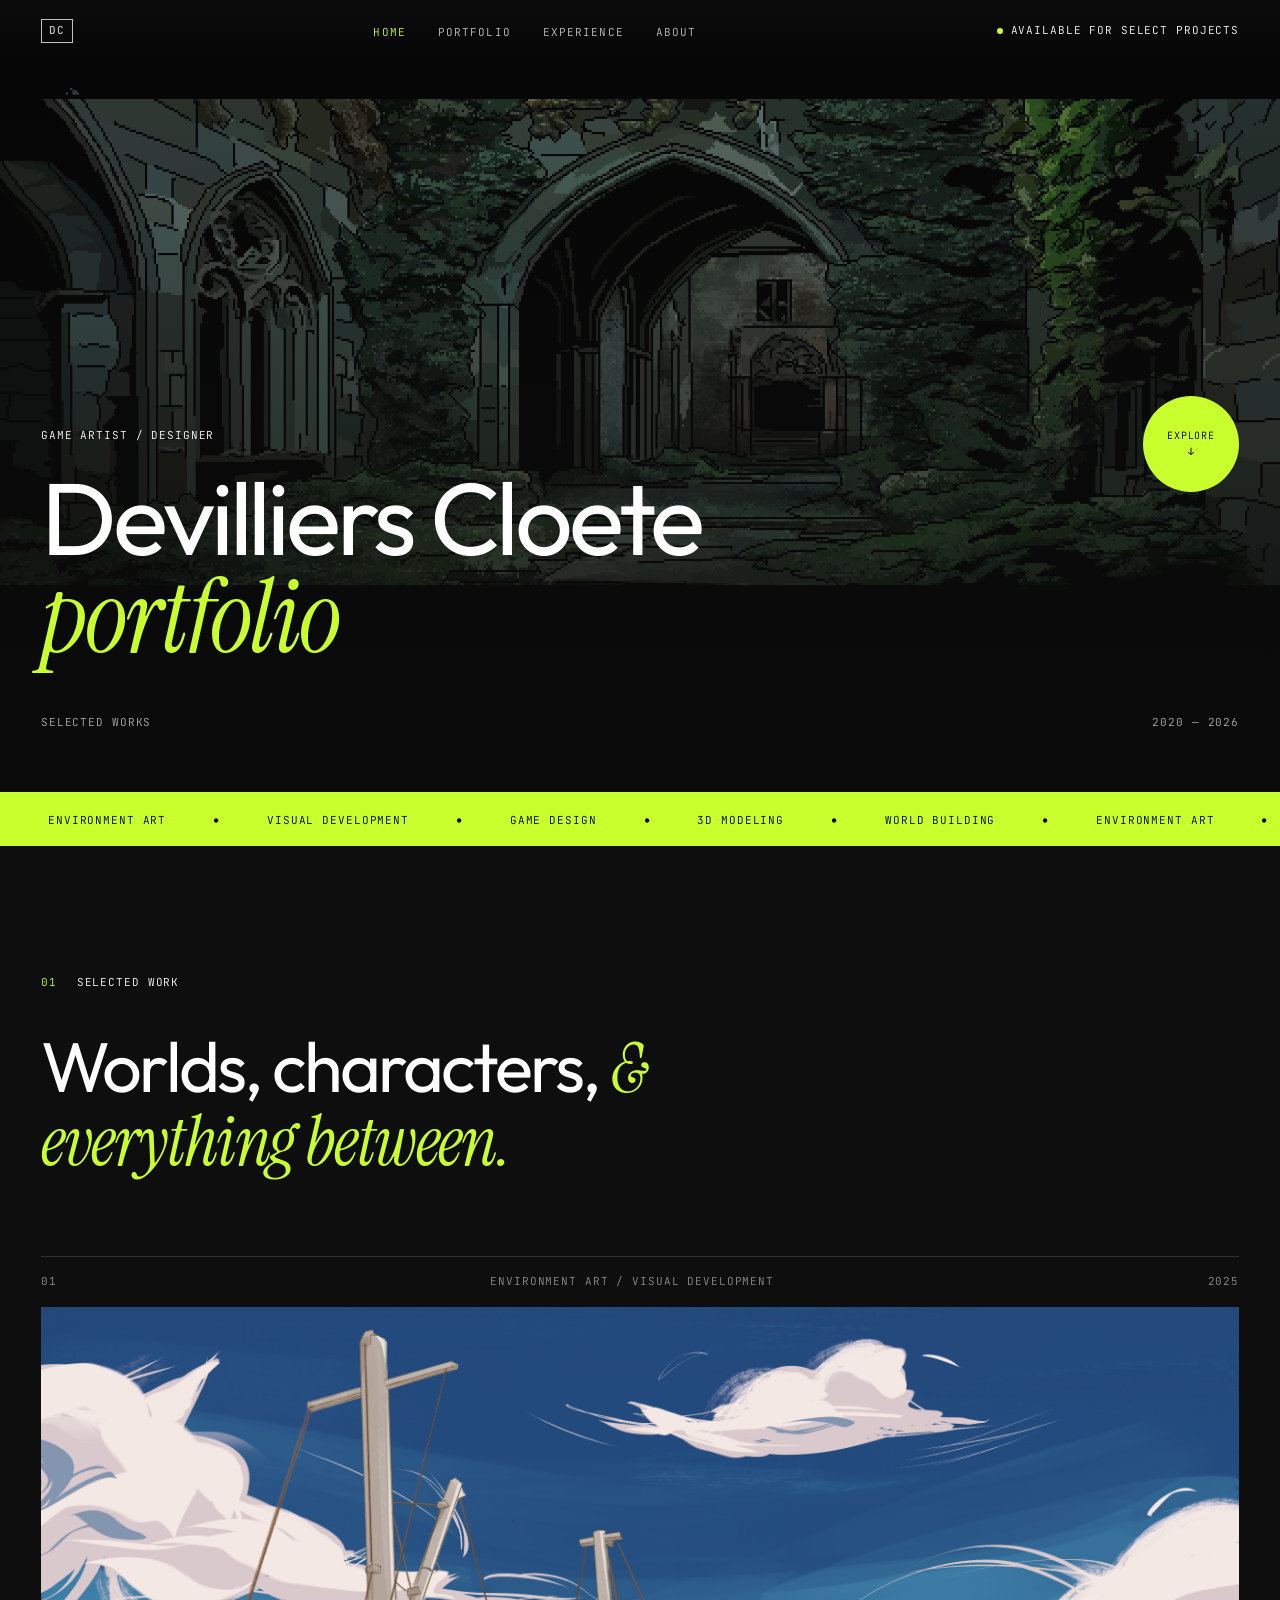
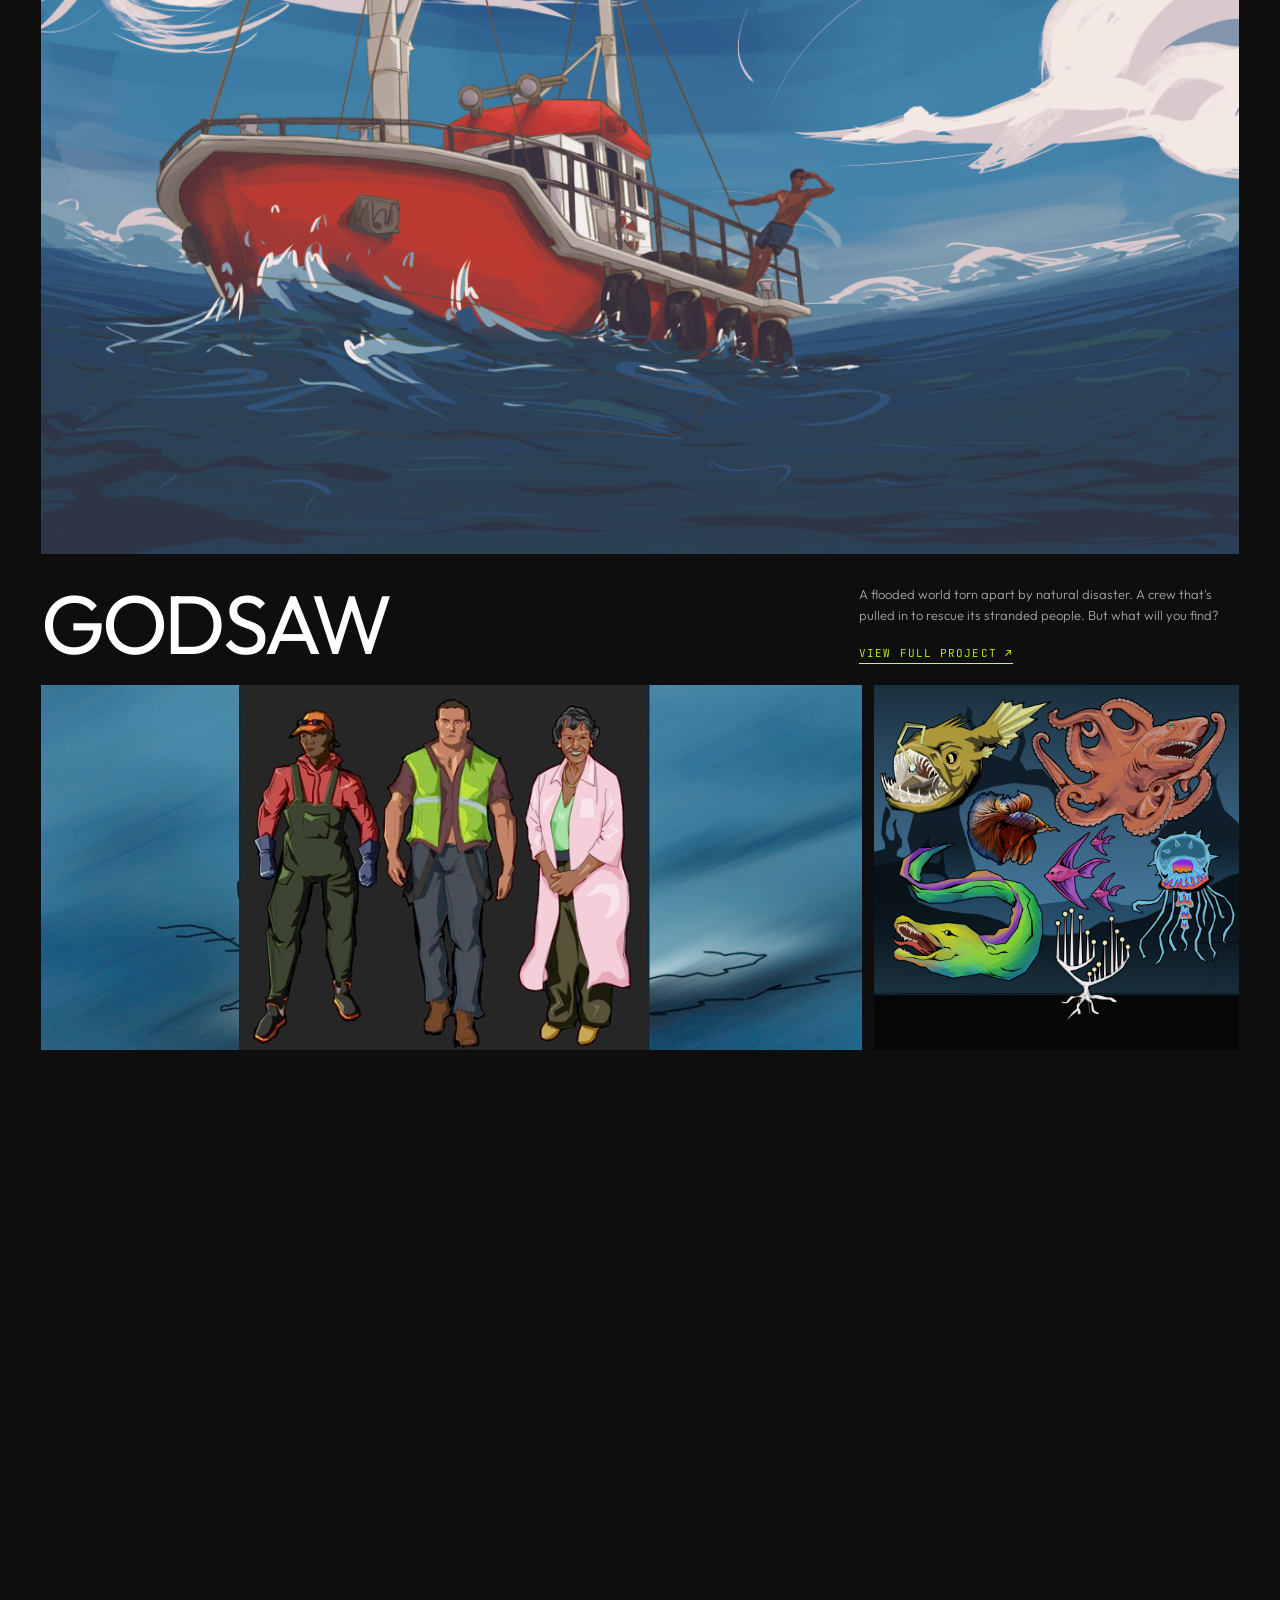
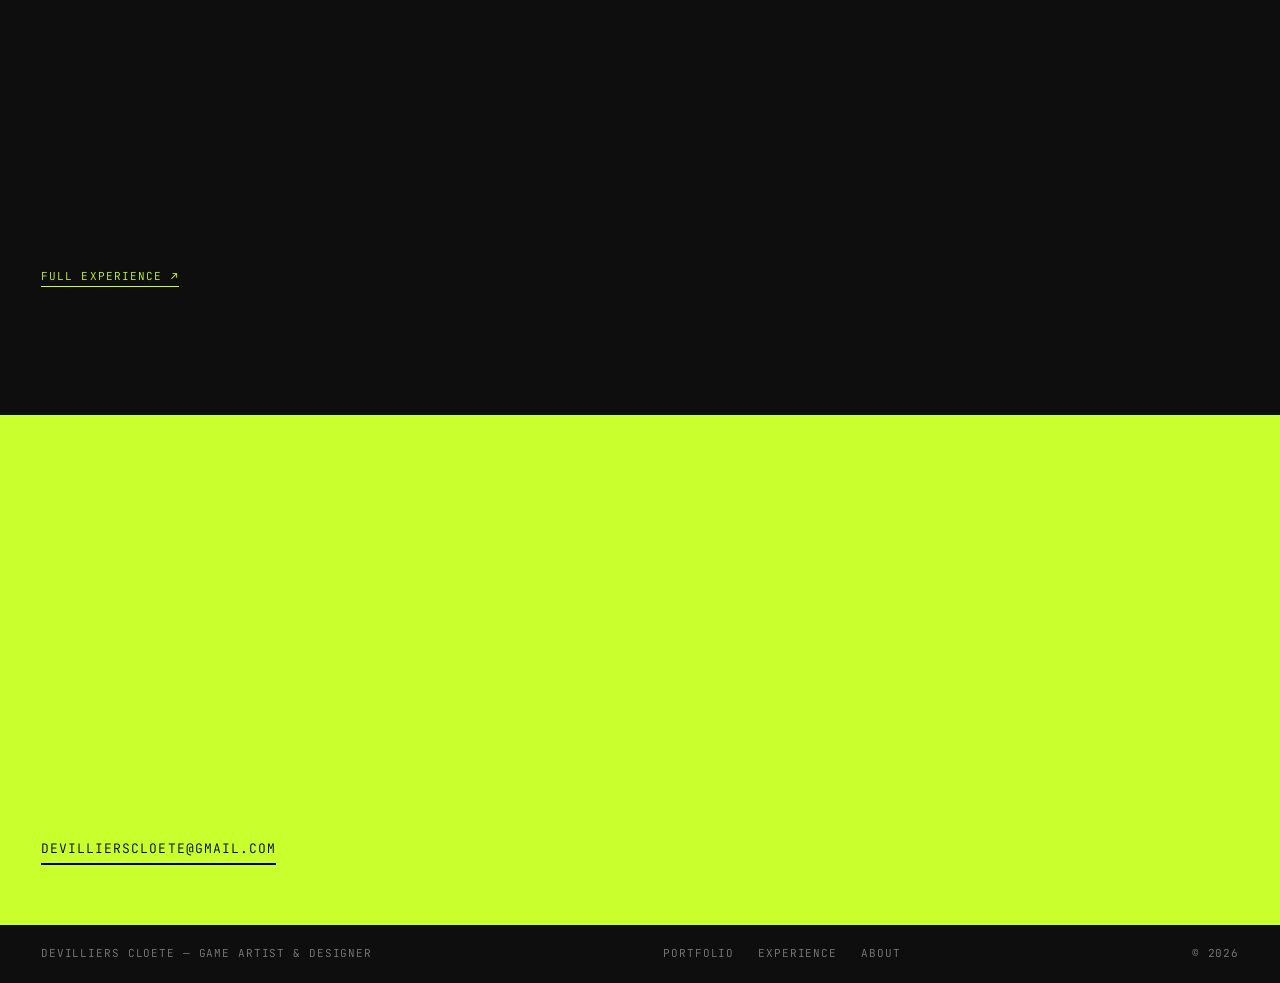
==== commit d2d440b9: "Update index.html" ====
--- a/index.html
+++ b/index.html
@@ -164,7 +164,7 @@
 <section class="lime cta">
   <div class="eyebrow mono reveal"><span>04</span><span>Let's make something</span></div>
   <h2 class="display reveal">Have a world<br><em>in mind?</em></h2>
-  <a class="mail mono" href="mailto:devillierscleote@gmail.com">devillierscleote@gmail.com</a>
+  <a class="mail mono" href="mailto:devillierscloete@gmail.com">devillierscloete@gmail.com</a>
 </section>
 
 <footer class="foot mono">
--- a/style.css
+++ b/style.css
@@ -88,11 +88,10 @@
 .project-foot p { font-size: 13px; color: #ffffffa0; margin-bottom: 14px; }
 .link-arrow { font-family: var(--mono); font-size: 11px; letter-spacing: .1em; text-transform: uppercase; border-bottom: 1px solid var(--lime); color: var(--lime); padding-bottom: 3px; }
 .link-arrow:hover { opacity: .7; }
-.grid-2 { display: grid; grid-template-columns: 2fr 1fr; gap: 12px; margin-top: 12px; }
-.grid-3 { display: grid; grid-template-columns: repeat(3, 1fr); gap: 12px; margin-top: 12px; }
-.grid-eq { display: grid; grid-template-columns: 1fr 1fr; gap: 12px; margin-top: 12px; }
-.grid-2 .media, .grid-3 .media, .grid-eq .media { aspect-ratio: auto; height: 100%; min-height: 200px; }
-.grid-2 .media { min-height: 320px; }
+/* Rows of images: each slot takes the shape of its own file (script.js sets
+   aspect-ratio + flex-grow), so side-by-side images share one height, uncropped. */
+.grid-2, .grid-3, .grid-eq { display: flex; gap: 12px; margin-top: 12px; }
+.grid-2 > .media, .grid-3 > .media, .grid-eq > .media { flex: 1 1 0; min-width: 0; aspect-ratio: 16/9; }
 
 /* ---------- portfolio page ---------- */
 .filters { display: flex; flex-wrap: wrap; gap: 10px; padding: 0 var(--pad) 20px; }
@@ -160,8 +159,19 @@
   .badge { display: none; }
   .project-foot, .case-grid, .two-col, .edu { grid-template-columns: 1fr; }
   .case-info { position: static; }
-  .grid-2, .grid-3, .grid-eq { grid-template-columns: 1fr; }
+  .grid-2, .grid-3, .grid-eq { flex-direction: column; }
+  .grid-2 > .media, .grid-3 > .media, .grid-eq > .media { flex: none !important; width: 100%; }
   .role { grid-template-columns: 1fr; gap: 12px; }
   .stats { grid-template-columns: 1fr 1fr; }
   .hero-meta { flex-direction: column; gap: 6px; }
 }
+
+/* ---------- links & resume ---------- */
+.link-list { margin-top: 60px; border-top: 1px solid var(--line); }
+.link-list a { display: grid; grid-template-columns: 1fr 2fr auto; gap: 24px; align-items: center; padding: 28px 0; border-bottom: 1px solid var(--line); transition: padding .25s, color .25s; }
+.link-list a:hover { color: var(--lime); padding-left: 14px; }
+.link-list .link-name { font-size: clamp(22px, 3vw, 40px); font-weight: 400; letter-spacing: -.03em; }
+.link-list .arrow { font-size: 24px; }
+.resume-btn { display: inline-block; margin-top: 50px; background: var(--lime); color: #000; padding: 18px 32px; border-radius: 99px; transition: transform .2s; }
+.resume-btn:hover { transform: translateY(-3px); }
+@media (max-width: 860px) { .link-list a { grid-template-columns: 1fr auto; } .link-list .link-name { grid-column: 1; } .link-list .mono { grid-column: 1 / -1; } }
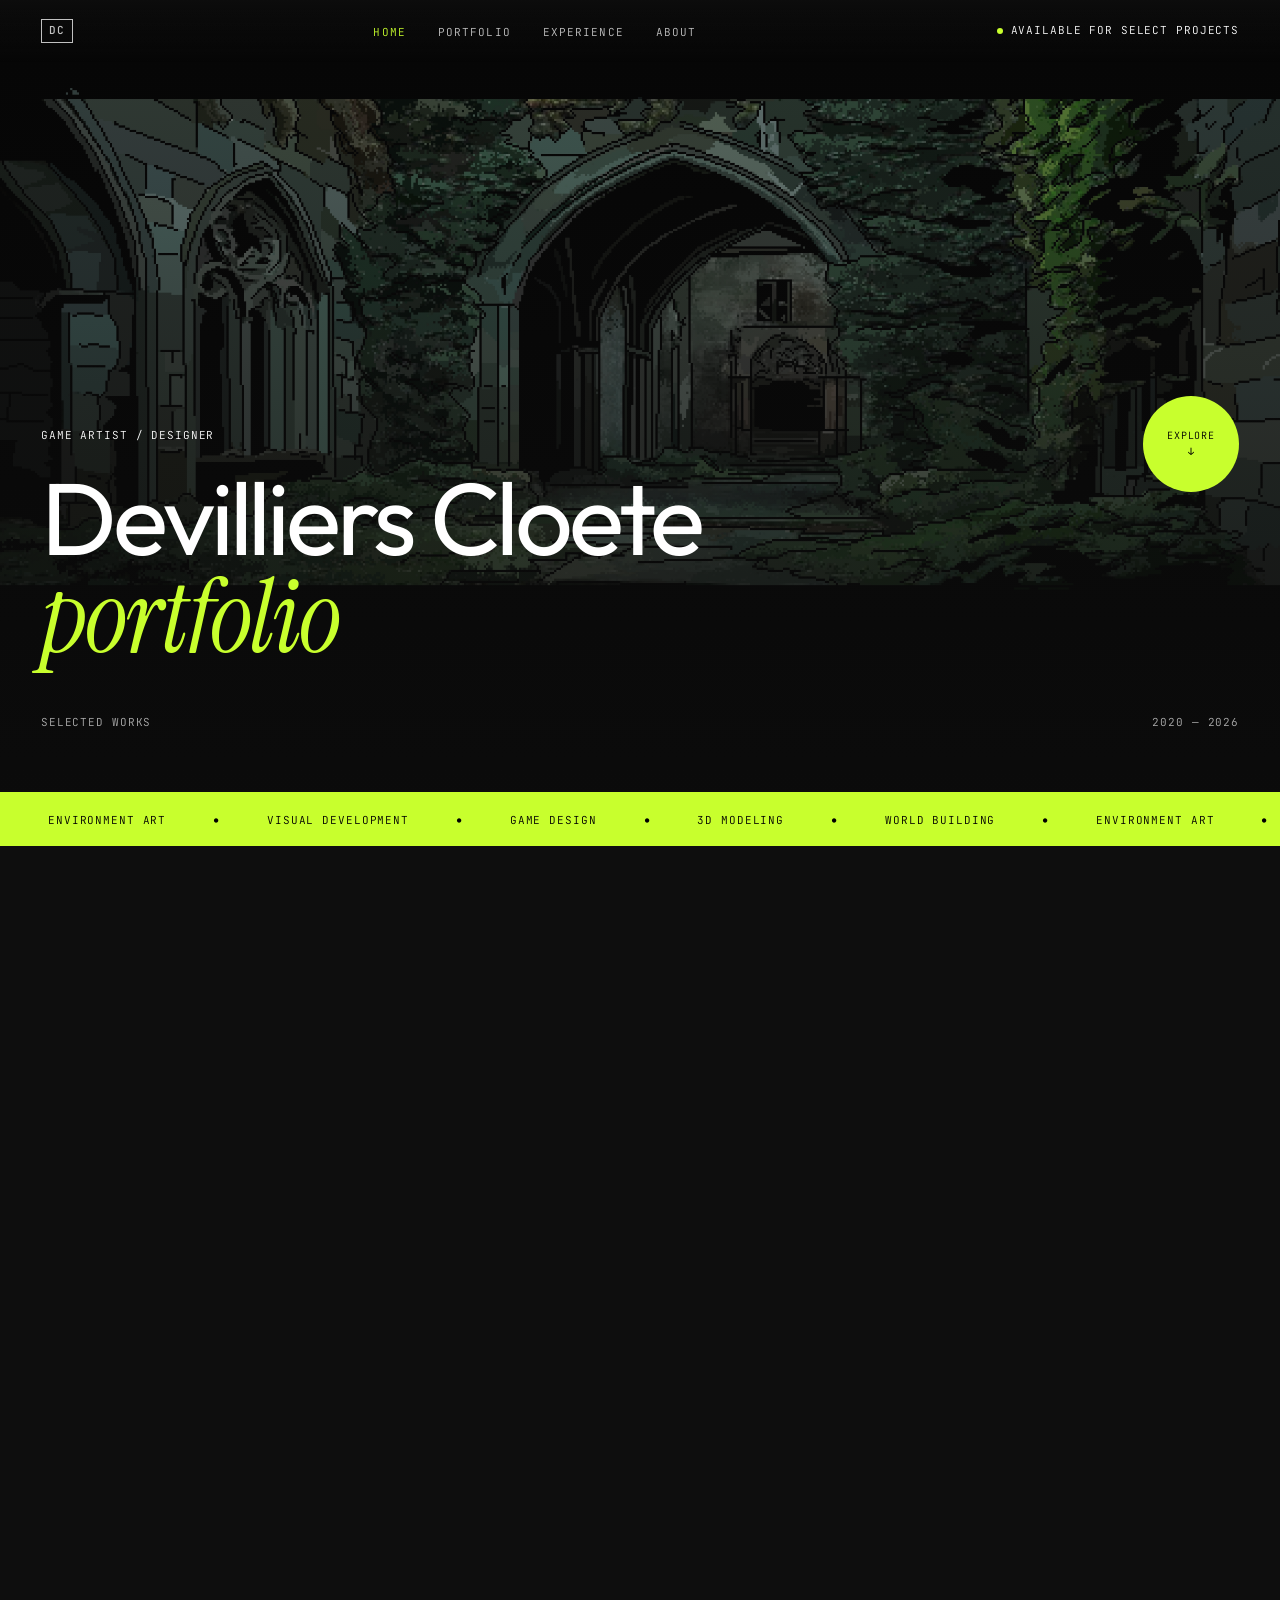
==== commit 0fe4e86e: "Update index.html" ====
--- a/index.html
+++ b/index.html
@@ -103,76 +103,4 @@
 
 <!-- ABOUT (light section) -->
 <section class="light">
-  <div class="eyebrow mono reveal"><span>02</span><span>About</span></div>
-  <h2 class="h2 reveal">Art with purpose.<br><em>Play with feeling.</em></h2>
-
-  <div class="two-col" style="margin-top:80px">
-    <div class="reveal">
-      <p class="lead">I'm a game artist and designer focused on the places where visual craft and player experience meet.</p>
-      <div class="body-text" style="margin-top:40px">
-        <p>For the past eight years, I've helped teams turn early ideas into believable worlds. My approach combines a designer's curiosity with an artist's eye — always asking what the player should feel, then building every detail toward that answer.</p>
-        <p>I care about strong silhouettes, meaningful spaces, imperfect surfaces, and the small environmental stories that reward a player for looking closer.</p>
-      </div>
-    </div>
-    <div class="disciplines reveal">
-      <p class="mono">Core disciplines</p>
-      <ul>
-        <li><span>01</span>Environment Art</li>
-        <li><span>02</span>Visual Development</li>
-        <li><span>03</span>World Building</li>
-        <li><span>04</span>Game Design</li>
-        <li><span>05</span>Art Direction</li>
-        <li><span>06</span>3D Modeling</li>
-      </ul>
-    </div>
-  </div>
-
-  <div class="stats reveal">
-    <div class="stat"><b>08</b><span>Years creating</span></div>
-    <div class="stat"><b>04</b><span>Shipped titles</span></div>
-    <div class="stat"><b>02</b><span>Game engines</span></div>
-    <div class="stat"><b>∞</b><span>Worlds to build</span></div>
-  </div>
-</section>
-
-<!-- EXPERIENCE PREVIEW -->
-<section>
-  <div class="eyebrow mono reveal"><span>03</span><span>Experience</span></div>
-  <h2 class="h2 reveal">Places I've learned, <em>teams I've shaped.</em></h2>
-
-  <div style="margin-top:70px" class="reveal">
-    <div class="role">
-      <span class="mono" style="color:#ffffff88">Jul 2022 — Dec 2022</span>
-      <h3>3D Artist<small>Egamea Studio</small></h3>
-      <div><p>Cleaned up LiDAR and 3D-scanned characters and assets, and created real-time assets and layouts for game engines.</p></div>
-    </div>
-    <div class="role">
-      <span class="mono" style="color:#ffffff88">May 2022 — Jul 2022</span>
-      <h3>3D Artist<small>Clear Angle Studios</small></h3>
-      <div><p>Cleaned up LiDAR and 3D-scanned characters and assets for use in film and game production pipelines.</p></div>
-    </div>
-    <div class="role">
-      <span class="mono" style="color:#ffffff88">Jun 2021 — Jul 2021</span>
-      <h3>3D Artist<small>Dondoo Studios</small></h3>
-      <div><p>Animated human and creature 3D models for use in film and advertising.</p></div>
-    </div>
-  </div>
-  <p style="margin-top:40px"><a href="experience.html" class="link-arrow">Full experience ↗</a></p>
-</section>
-
-<!-- CTA -->
-<section class="lime cta">
-  <div class="eyebrow mono reveal"><span>04</span><span>Let's make something</span></div>
-  <h2 class="display reveal">Have a world<br><em>in mind?</em></h2>
-  <a class="mail mono" href="mailto:devillierscloete@gmail.com">devillierscloete@gmail.com</a>
-</section>
-
-<footer class="foot mono">
-  <span>Devilliers Cloete — Game Artist &amp; Designer</span>
-  <ul><li><a href="portfolio.html">Portfolio</a></li><li><a href="experience.html">Experience</a></li><li><a href="about.html">About</a></li></ul>
-  <span>© <span class="year">2026</span></span>
-</footer>
-
-<script src="script.js"></script>
-</body>
-</html>
+  <div class="eyebrow mono reveal
--- a/style.css
+++ b/style.css
@@ -110,13 +110,24 @@
 .case-media h3 { font-family: var(--serif); font-style: italic; font-weight: 400; font-size: 34px; color: var(--lime); margin: 30px 0 4px; }
 .caption { font-size: 12px; color: #ffffff77; margin-top: -4px; }
 
+/* Let the portfolio page images fit naturally without overlapping */
+.case-media .media { aspect-ratio: auto !important; flex-grow: unset !important; }
+.case-media .media img,
+.case-media .media video,
+.case-media .media iframe { position: relative; height: auto; object-fit: contain; }
+.case-media .media.r-16x9, 
+.case-media .media.r-21x9, 
+.case-media .media.r-4x5, 
+.case-media .media.r-1x1, 
+.case-media .media.r-3x2 { aspect-ratio: auto; }
+
 /* ---------- about ---------- */
 .two-col { display: grid; grid-template-columns: 1.3fr 1fr; gap: clamp(32px, 7vw, 120px); align-items: start; }
 .disciplines .mono { margin-bottom: 14px; }
 .disciplines li { display: flex; gap: 24px; align-items: baseline; padding: 18px 0; border-top: 1px solid var(--line-dark); font-size: 20px; font-weight: 400; letter-spacing: -.02em; }
 .disciplines li:last-child { border-bottom: 1px solid var(--line-dark); }
 .disciplines li span { font-family: var(--mono); font-size: 9px; color: #888; }
-.stats { display: grid; grid-template-columns: repeat(4, 1fr); gap: 24px; margin-top: 80px; padding-top: 50px; border-top: 1px solid var(--line-dark); }
+.stats { display: grid; grid-template-columns: repeat(auto-fit, minmax(140px, 1fr)); gap: 24px; margin-top: 80px; padding-top: 50px; border-top: 1px solid var(--line-dark); }
 .stat b { display: block; font-size: clamp(56px, 8vw, 120px); font-weight: 500; letter-spacing: -.05em; line-height: 1; }
 .stat span { font-family: var(--mono); font-size: 10px; letter-spacing: .08em; text-transform: uppercase; color: #777; }
 .portrait { max-width: 480px; }
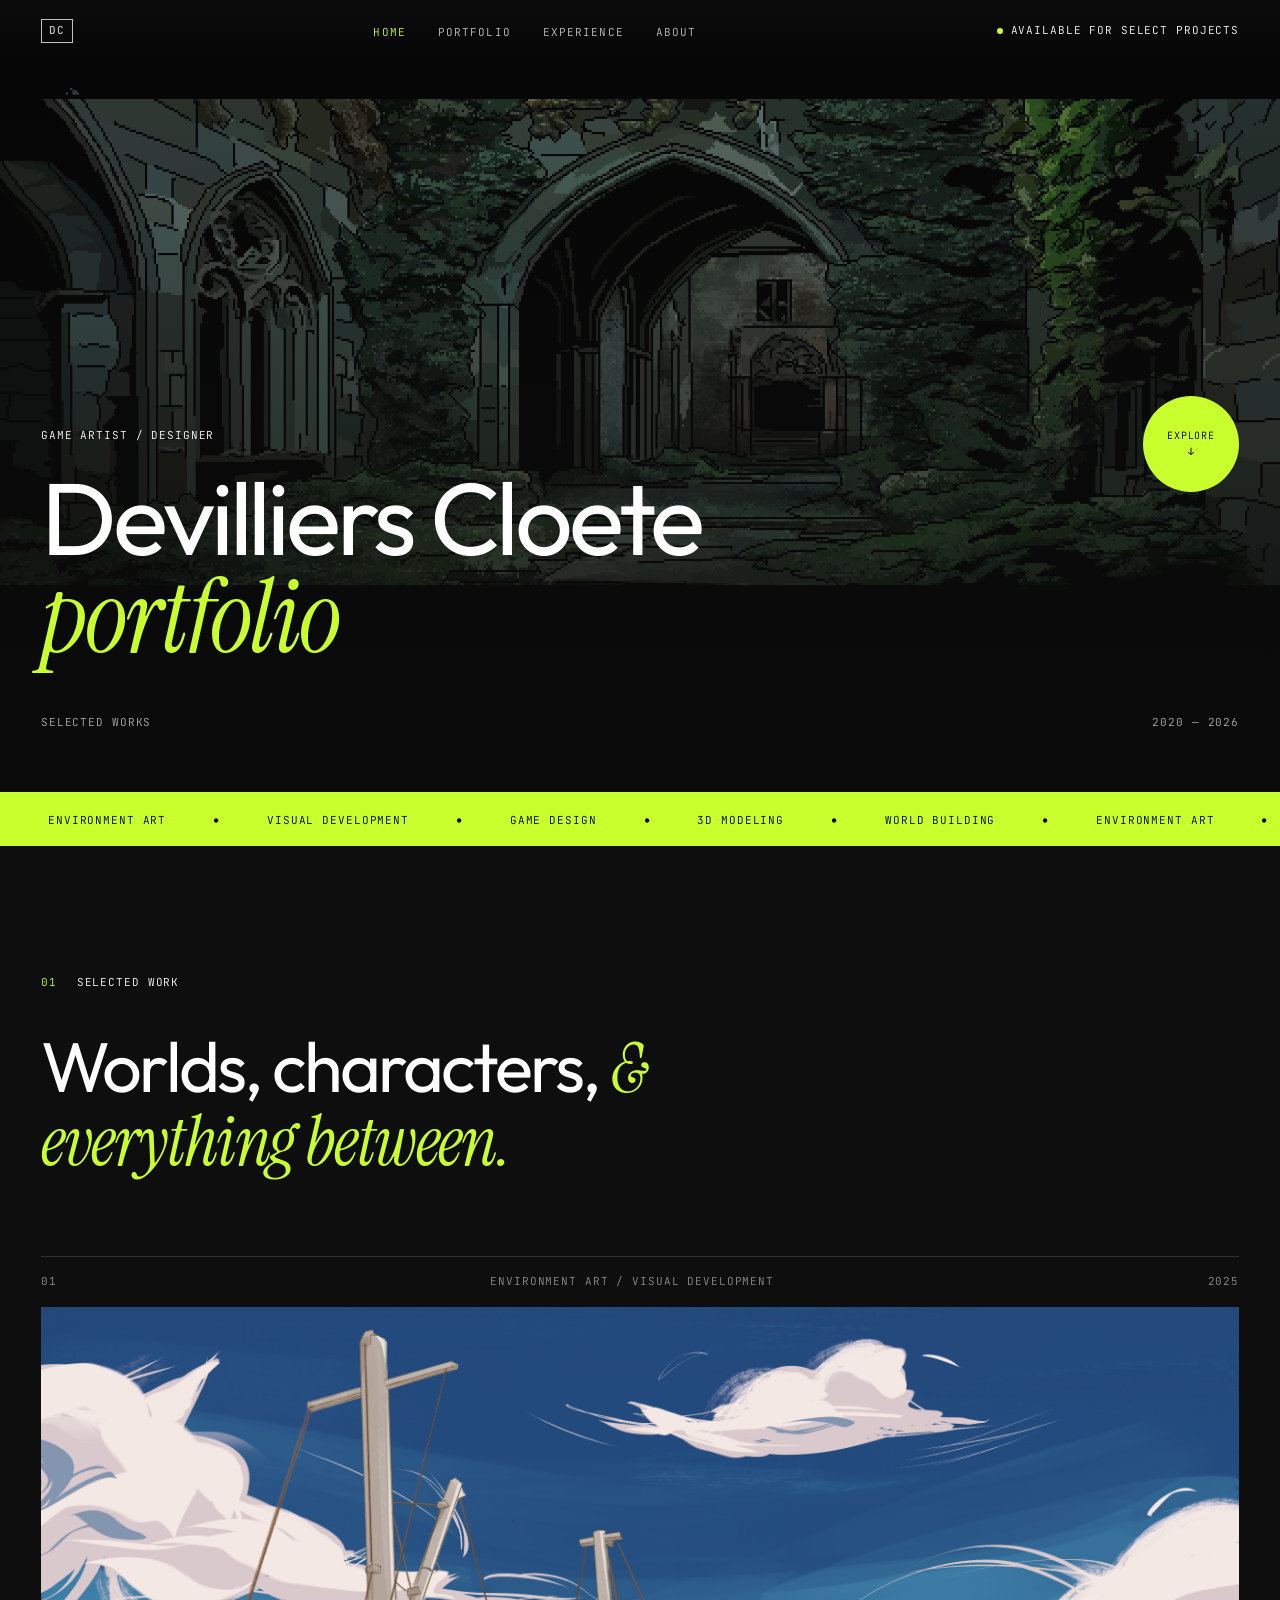
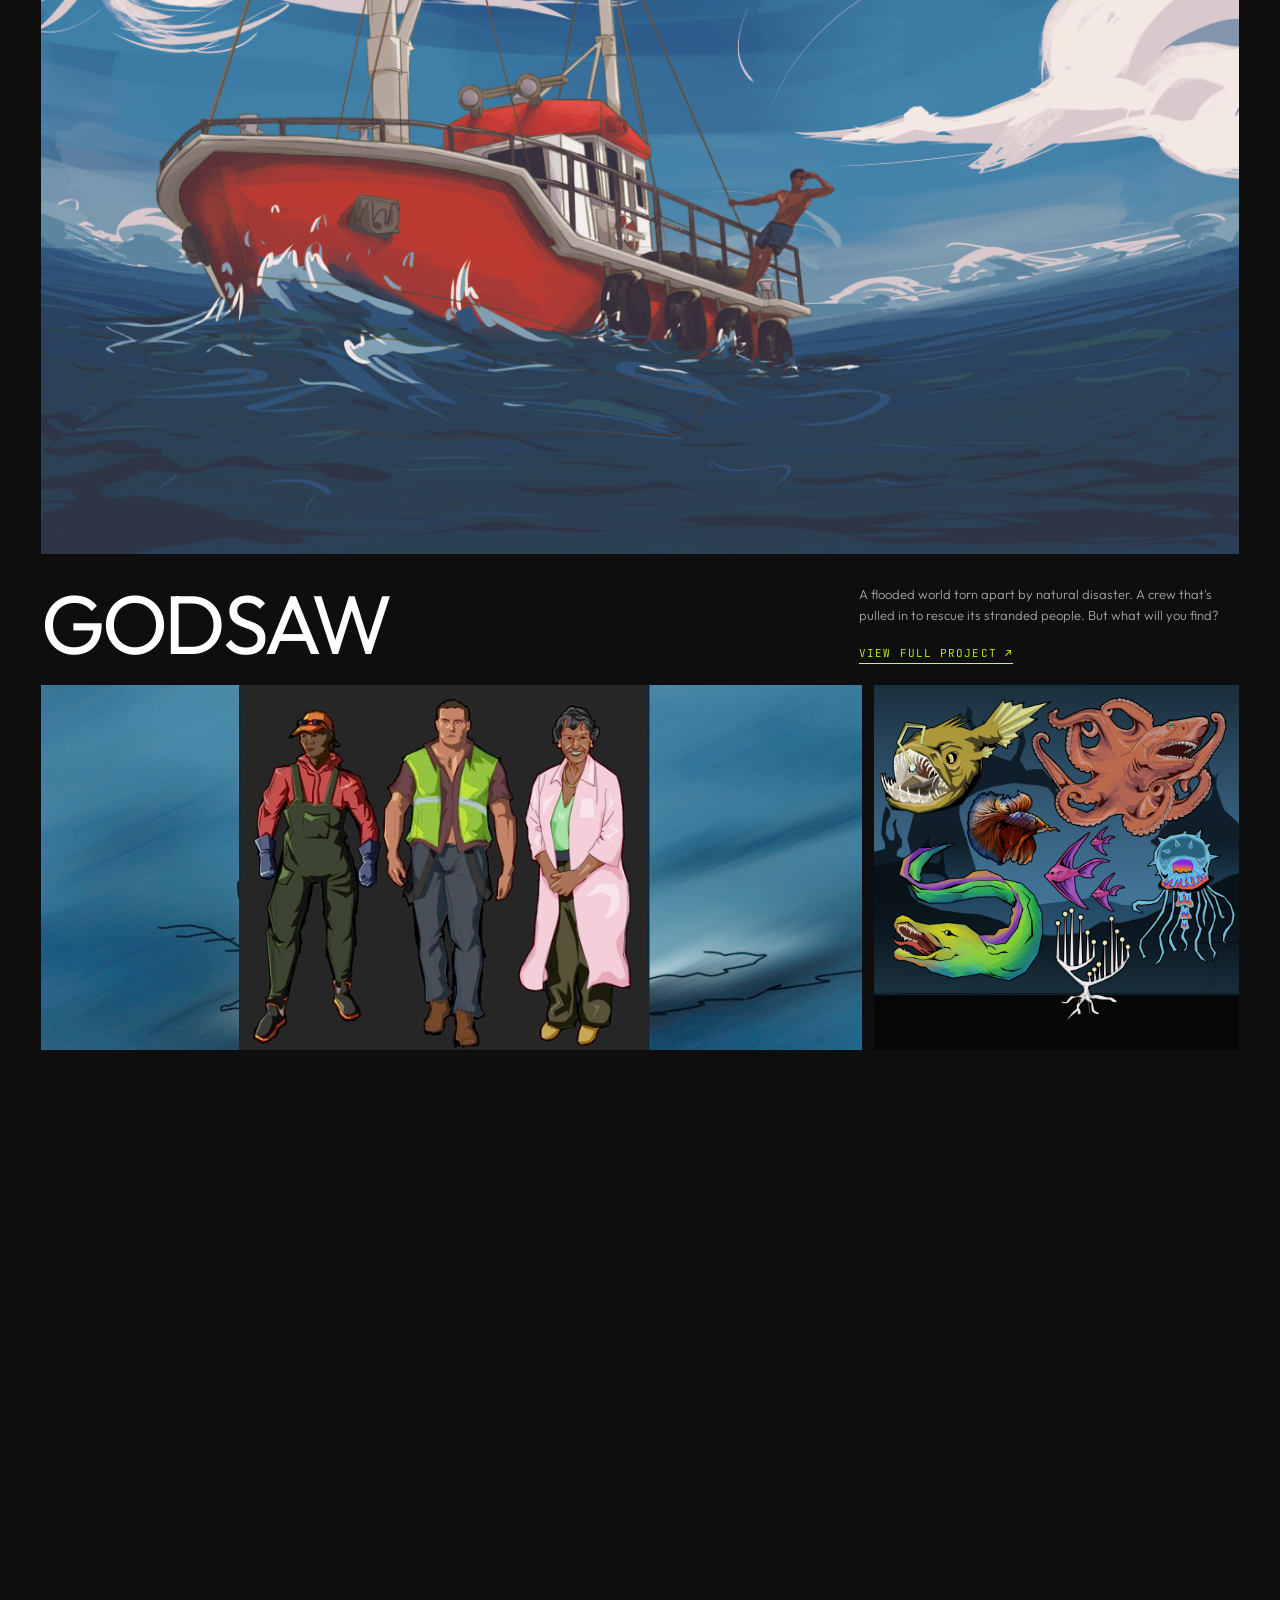
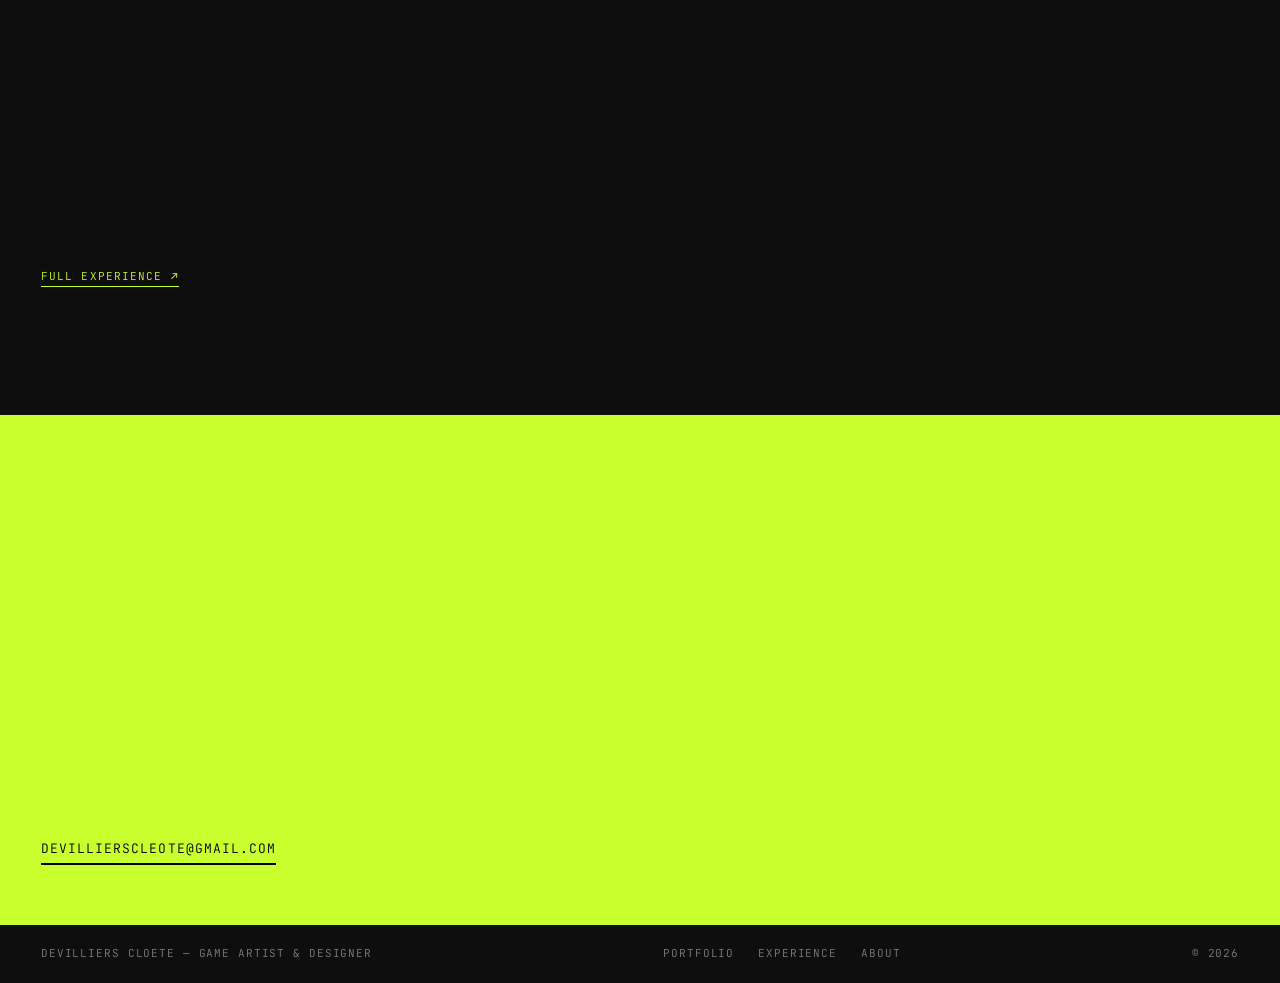
==== commit be6420db: "revert" ====
--- a/index.html
+++ b/index.html
@@ -103,4 +103,76 @@
 
 <!-- ABOUT (light section) -->
 <section class="light">
-  <div class="eyebrow mono reveal
+  <div class="eyebrow mono reveal"><span>02</span><span>About</span></div>
+  <h2 class="h2 reveal">Art with purpose.<br><em>Play with feeling.</em></h2>
+
+  <div class="two-col" style="margin-top:80px">
+    <div class="reveal">
+      <p class="lead">I'm a game artist and designer focused on the places where visual craft and player experience meet.</p>
+      <div class="body-text" style="margin-top:40px">
+        <p>For the past eight years, I've helped teams turn early ideas into believable worlds. My approach combines a designer's curiosity with an artist's eye — always asking what the player should feel, then building every detail toward that answer.</p>
+        <p>I care about strong silhouettes, meaningful spaces, imperfect surfaces, and the small environmental stories that reward a player for looking closer.</p>
+      </div>
+    </div>
+    <div class="disciplines reveal">
+      <p class="mono">Core disciplines</p>
+      <ul>
+        <li><span>01</span>Environment Art</li>
+        <li><span>02</span>Visual Development</li>
+        <li><span>03</span>World Building</li>
+        <li><span>04</span>Game Design</li>
+        <li><span>05</span>Art Direction</li>
+        <li><span>06</span>3D Modeling</li>
+      </ul>
+    </div>
+  </div>
+
+  <div class="stats reveal">
+    <div class="stat"><b>08</b><span>Years creating</span></div>
+    <div class="stat"><b>04</b><span>Shipped titles</span></div>
+    <div class="stat"><b>02</b><span>Game engines</span></div>
+    <div class="stat"><b>∞</b><span>Worlds to build</span></div>
+  </div>
+</section>
+
+<!-- EXPERIENCE PREVIEW -->
+<section>
+  <div class="eyebrow mono reveal"><span>03</span><span>Experience</span></div>
+  <h2 class="h2 reveal">Places I've learned, <em>teams I've shaped.</em></h2>
+
+  <div style="margin-top:70px" class="reveal">
+    <div class="role">
+      <span class="mono" style="color:#ffffff88">Jul 2022 — Dec 2022</span>
+      <h3>3D Artist<small>Egamea Studio</small></h3>
+      <div><p>Cleaned up LiDAR and 3D-scanned characters and assets, and created real-time assets and layouts for game engines.</p></div>
+    </div>
+    <div class="role">
+      <span class="mono" style="color:#ffffff88">May 2022 — Jul 2022</span>
+      <h3>3D Artist<small>Clear Angle Studios</small></h3>
+      <div><p>Cleaned up LiDAR and 3D-scanned characters and assets for use in film and game production pipelines.</p></div>
+    </div>
+    <div class="role">
+      <span class="mono" style="color:#ffffff88">Jun 2021 — Jul 2021</span>
+      <h3>3D Artist<small>Dondoo Studios</small></h3>
+      <div><p>Animated human and creature 3D models for use in film and advertising.</p></div>
+    </div>
+  </div>
+  <p style="margin-top:40px"><a href="experience.html" class="link-arrow">Full experience ↗</a></p>
+</section>
+
+<!-- CTA -->
+<section class="lime cta">
+  <div class="eyebrow mono reveal"><span>04</span><span>Let's make something</span></div>
+  <h2 class="display reveal">Have a world<br><em>in mind?</em></h2>
+  <a class="mail mono" href="mailto:devillierscleote@gmail.com">devillierscleote@gmail.com</a>
+</section>
+
+<footer class="foot mono">
+  <span>Devilliers Cloete — Game Artist &amp; Designer</span>
+  <ul><li><a href="portfolio.html">Portfolio</a></li><li><a href="experience.html">Experience</a></li><li><a href="about.html">About</a></li></ul>
+  <span>© <span class="year">2026</span></span>
+</footer>
+
+<script src="script.js"></script>
+</body>
+</html>
--- a/style.css
+++ b/style.css
@@ -110,24 +110,13 @@
 .case-media h3 { font-family: var(--serif); font-style: italic; font-weight: 400; font-size: 34px; color: var(--lime); margin: 30px 0 4px; }
 .caption { font-size: 12px; color: #ffffff77; margin-top: -4px; }
 
-/* Let the portfolio page images fit naturally without overlapping */
-.case-media .media { aspect-ratio: auto !important; flex-grow: unset !important; }
-.case-media .media img,
-.case-media .media video,
-.case-media .media iframe { position: relative; height: auto; object-fit: contain; }
-.case-media .media.r-16x9, 
-.case-media .media.r-21x9, 
-.case-media .media.r-4x5, 
-.case-media .media.r-1x1, 
-.case-media .media.r-3x2 { aspect-ratio: auto; }
-
 /* ---------- about ---------- */
 .two-col { display: grid; grid-template-columns: 1.3fr 1fr; gap: clamp(32px, 7vw, 120px); align-items: start; }
 .disciplines .mono { margin-bottom: 14px; }
 .disciplines li { display: flex; gap: 24px; align-items: baseline; padding: 18px 0; border-top: 1px solid var(--line-dark); font-size: 20px; font-weight: 400; letter-spacing: -.02em; }
 .disciplines li:last-child { border-bottom: 1px solid var(--line-dark); }
 .disciplines li span { font-family: var(--mono); font-size: 9px; color: #888; }
-.stats { display: grid; grid-template-columns: repeat(auto-fit, minmax(140px, 1fr)); gap: 24px; margin-top: 80px; padding-top: 50px; border-top: 1px solid var(--line-dark); }
+.stats { display: grid; grid-template-columns: repeat(4, 1fr); gap: 24px; margin-top: 80px; padding-top: 50px; border-top: 1px solid var(--line-dark); }
 .stat b { display: block; font-size: clamp(56px, 8vw, 120px); font-weight: 500; letter-spacing: -.05em; line-height: 1; }
 .stat span { font-family: var(--mono); font-size: 10px; letter-spacing: .08em; text-transform: uppercase; color: #777; }
 .portrait { max-width: 480px; }
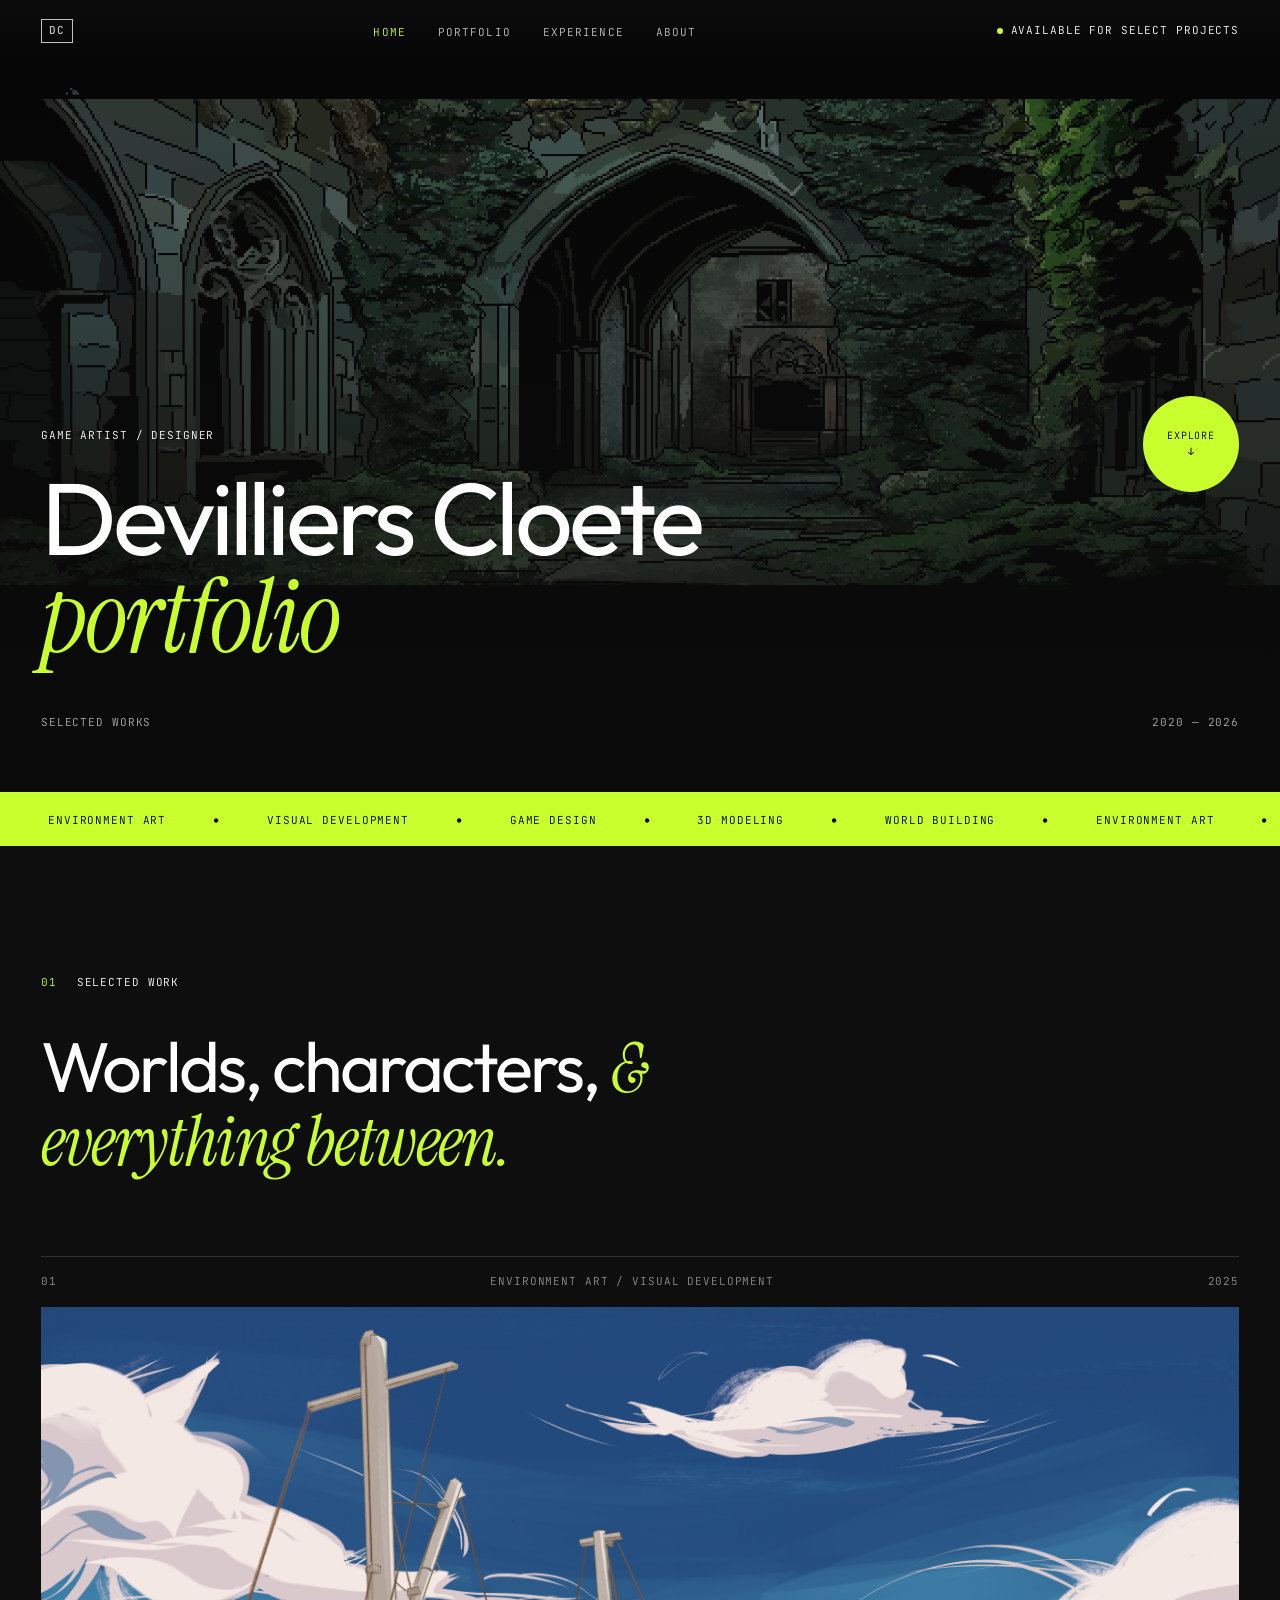
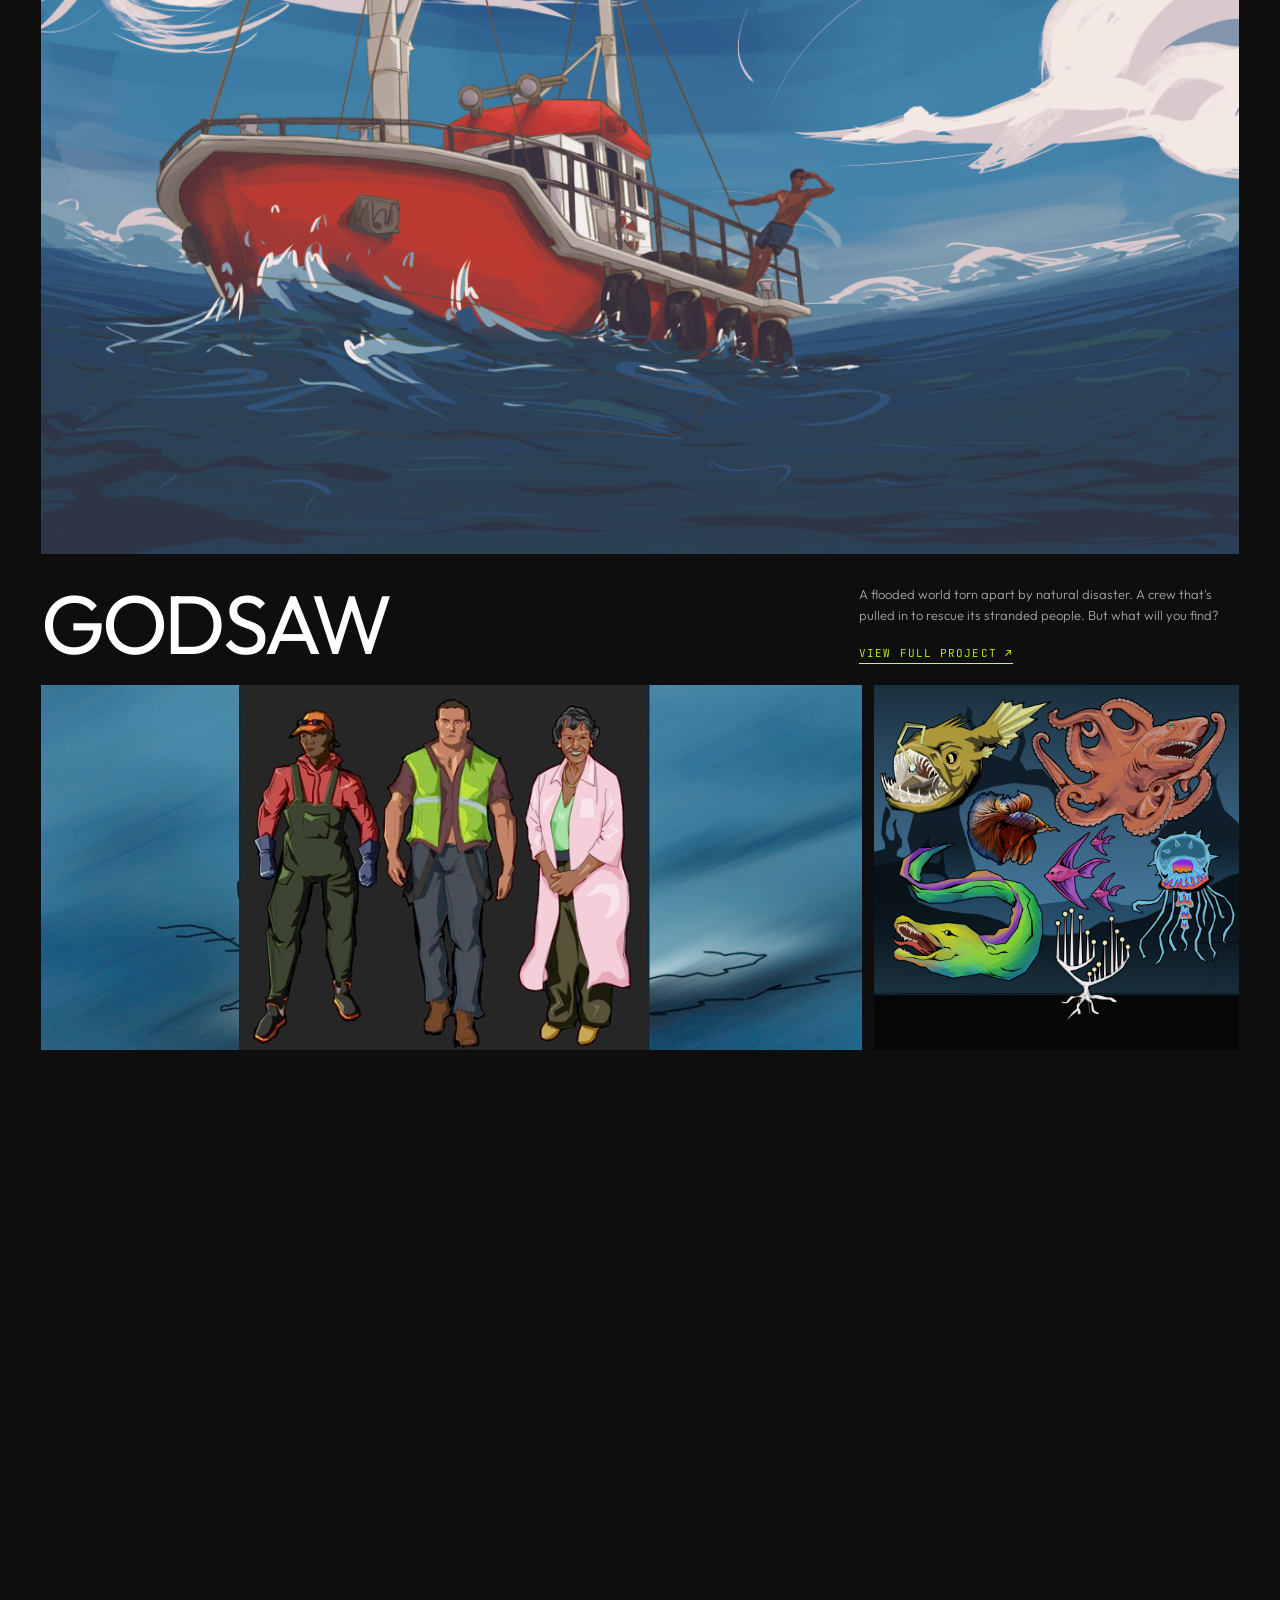
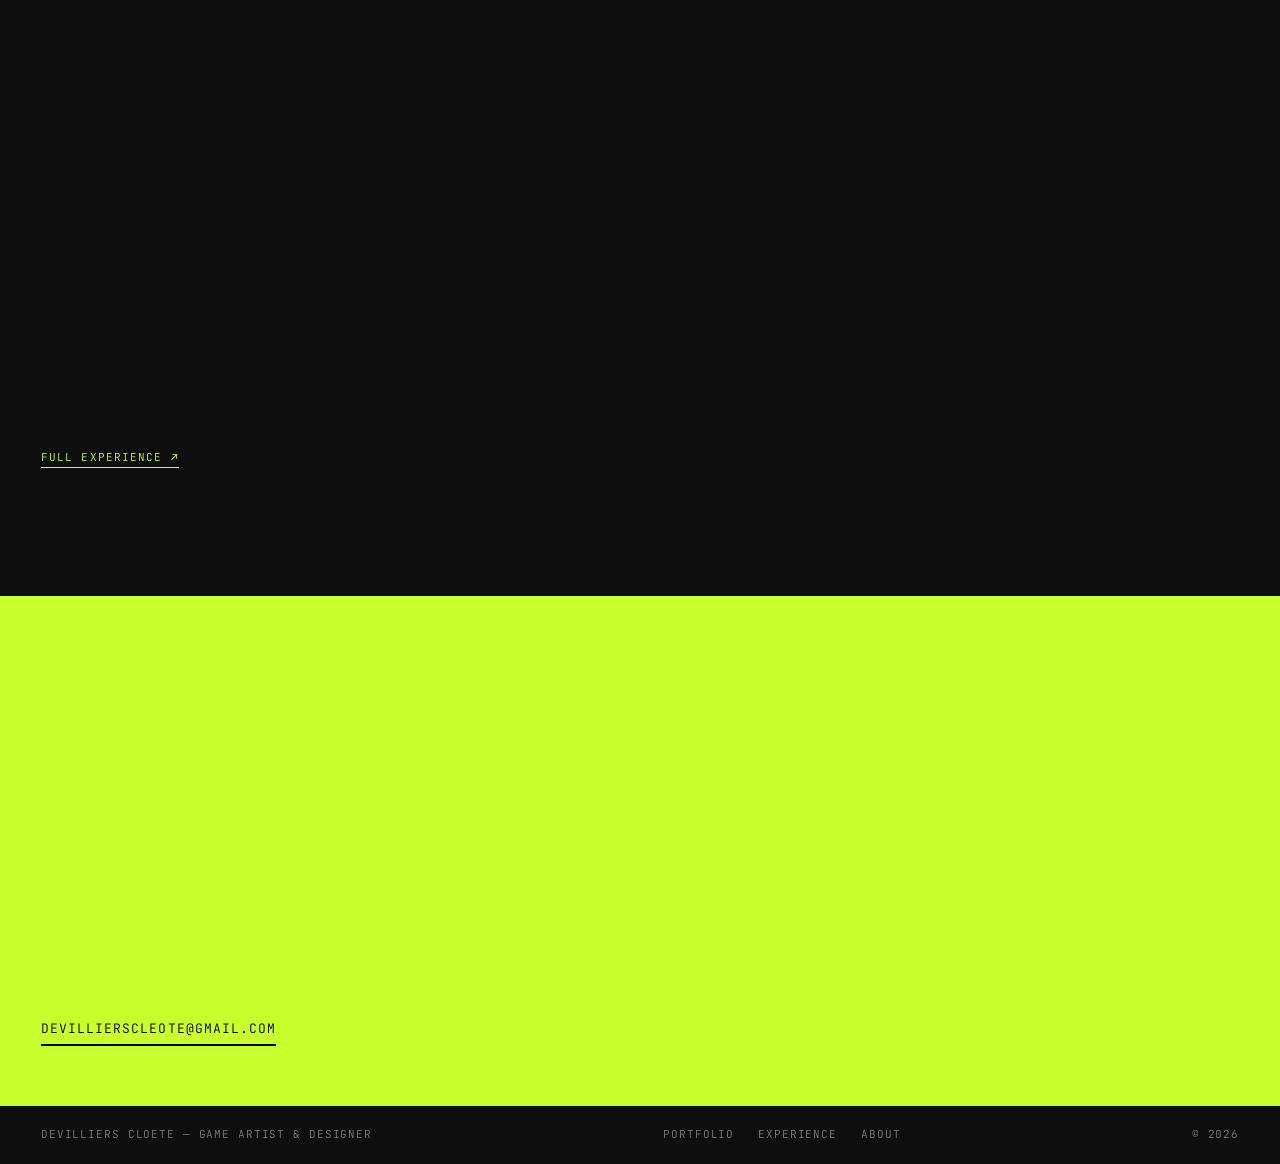
==== commit 46042d01: "Update index.html" ====
--- a/index.html
+++ b/index.html
@@ -127,9 +127,8 @@
     </div>
   </div>
 
-  <div class="stats reveal">
+  <div class="stats three reveal">
     <div class="stat"><b>08</b><span>Years creating</span></div>
-    <div class="stat"><b>04</b><span>Shipped titles</span></div>
     <div class="stat"><b>02</b><span>Game engines</span></div>
     <div class="stat"><b>∞</b><span>Worlds to build</span></div>
   </div>
--- a/style.css
+++ b/style.css
@@ -88,25 +88,31 @@
 .project-foot p { font-size: 13px; color: #ffffffa0; margin-bottom: 14px; }
 .link-arrow { font-family: var(--mono); font-size: 11px; letter-spacing: .1em; text-transform: uppercase; border-bottom: 1px solid var(--lime); color: var(--lime); padding-bottom: 3px; }
 .link-arrow:hover { opacity: .7; }
-/* Rows of images: each slot takes the shape of its own file (script.js sets
-   aspect-ratio + flex-grow), so side-by-side images share one height, uncropped. */
-.grid-2, .grid-3, .grid-eq { display: flex; gap: 12px; margin-top: 12px; }
-.grid-2 > .media, .grid-3 > .media, .grid-eq > .media { flex: 1 1 0; min-width: 0; aspect-ratio: 16/9; }
+/* Rows of images: each slot takes the shape of its own file. script.js sets the
+   aspect-ratio of every slot and sizes the columns in proportion to the shapes,
+   so side-by-side images end up the same height, uncropped. Without script.js
+   they fall back to equal 16:9 boxes. */
+.grid-2, .grid-3, .grid-eq { display: grid; gap: 12px; margin-top: 12px; align-items: start; }
+.grid-2 { grid-template-columns: repeat(2, minmax(0, 1fr)); }
+.grid-3 { grid-template-columns: repeat(3, minmax(0, 1fr)); }
+.grid-eq { grid-template-columns: repeat(2, minmax(0, 1fr)); }
+.grid-2 > *, .grid-3 > *, .grid-eq > * { min-width: 0; }
+.grid-2 > .media, .grid-3 > .media, .grid-eq > .media { aspect-ratio: 16/9; }
 
 /* ---------- portfolio page ---------- */
 .filters { display: flex; flex-wrap: wrap; gap: 10px; padding: 0 var(--pad) 20px; }
 .filters button { background: none; border: 1px solid var(--line); color: #fff; font-family: var(--mono); font-size: 11px; letter-spacing: .1em; text-transform: uppercase; padding: 9px 18px; border-radius: 99px; cursor: pointer; transition: .2s; }
 .filters button:hover { border-color: var(--lime); }
 .filters button.on { background: var(--lime); color: #000; border-color: var(--lime); }
-.case { padding: 70px var(--pad); border-top: 1px solid var(--line); }
+.case { padding: 70px var(--pad) 120px; border-top: 1px solid var(--line); }
 .case.hide { display: none; }
-.case-grid { display: grid; grid-template-columns: 1fr 2fr; gap: clamp(32px, 6vw, 100px); margin-top: 40px; }
+.case-grid { display: grid; grid-template-columns: minmax(0, 1fr) minmax(0, 2fr); gap: clamp(32px, 6vw, 100px); margin-top: 40px; }
 .case-info { position: sticky; top: 100px; align-self: start; }
 .case-info h2 { font-size: clamp(40px, 5vw, 76px); font-weight: 400; letter-spacing: -.04em; line-height: 1; margin-bottom: 24px; }
 .facts { margin: 28px 0; border-top: 1px solid var(--line); }
 .facts li { display: flex; justify-content: space-between; padding: 12px 0; border-bottom: 1px solid var(--line); font-size: 13px; }
 .facts li span:first-child { color: #ffffff77; font-family: var(--mono); font-size: 11px; text-transform: uppercase; letter-spacing: .08em; }
-.case-media { display: grid; gap: 12px; }
+.case-media { display: grid; grid-template-columns: minmax(0, 1fr); gap: 12px; min-width: 0; }
 .case-media h3 { font-family: var(--serif); font-style: italic; font-weight: 400; font-size: 34px; color: var(--lime); margin: 30px 0 4px; }
 .caption { font-size: 12px; color: #ffffff77; margin-top: -4px; }
 
@@ -117,6 +123,7 @@
 .disciplines li:last-child { border-bottom: 1px solid var(--line-dark); }
 .disciplines li span { font-family: var(--mono); font-size: 9px; color: #888; }
 .stats { display: grid; grid-template-columns: repeat(4, 1fr); gap: 24px; margin-top: 80px; padding-top: 50px; border-top: 1px solid var(--line-dark); }
+.stats.three { grid-template-columns: repeat(3, 1fr); }
 .stat b { display: block; font-size: clamp(56px, 8vw, 120px); font-weight: 500; letter-spacing: -.05em; line-height: 1; }
 .stat span { font-family: var(--mono); font-size: 10px; letter-spacing: .08em; text-transform: uppercase; color: #777; }
 .portrait { max-width: 480px; }
@@ -159,10 +166,9 @@
   .badge { display: none; }
   .project-foot, .case-grid, .two-col, .edu { grid-template-columns: 1fr; }
   .case-info { position: static; }
-  .grid-2, .grid-3, .grid-eq { flex-direction: column; }
-  .grid-2 > .media, .grid-3 > .media, .grid-eq > .media { flex: none !important; width: 100%; }
+  .grid-2, .grid-3, .grid-eq { grid-template-columns: minmax(0, 1fr) !important; }
   .role { grid-template-columns: 1fr; gap: 12px; }
-  .stats { grid-template-columns: 1fr 1fr; }
+  .stats, .stats.three { grid-template-columns: 1fr 1fr; }
   .hero-meta { flex-direction: column; gap: 6px; }
 }
 
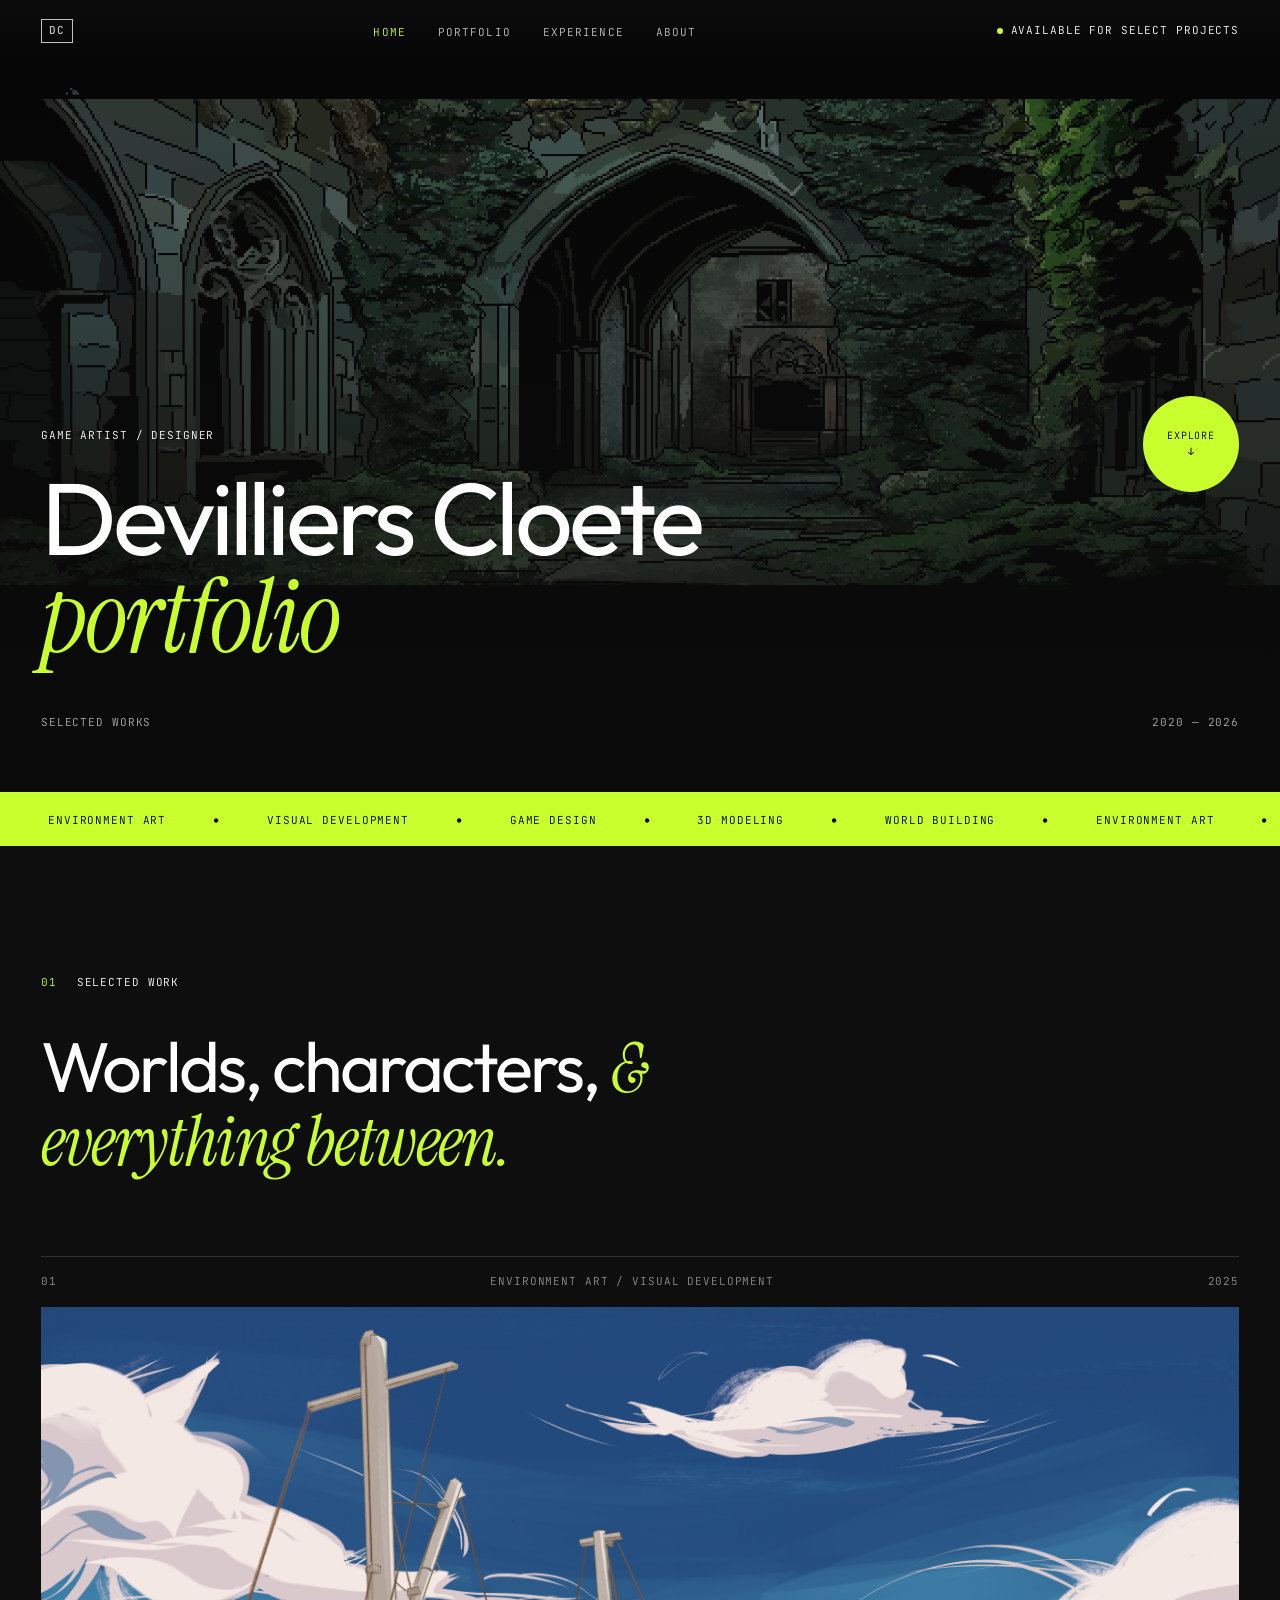
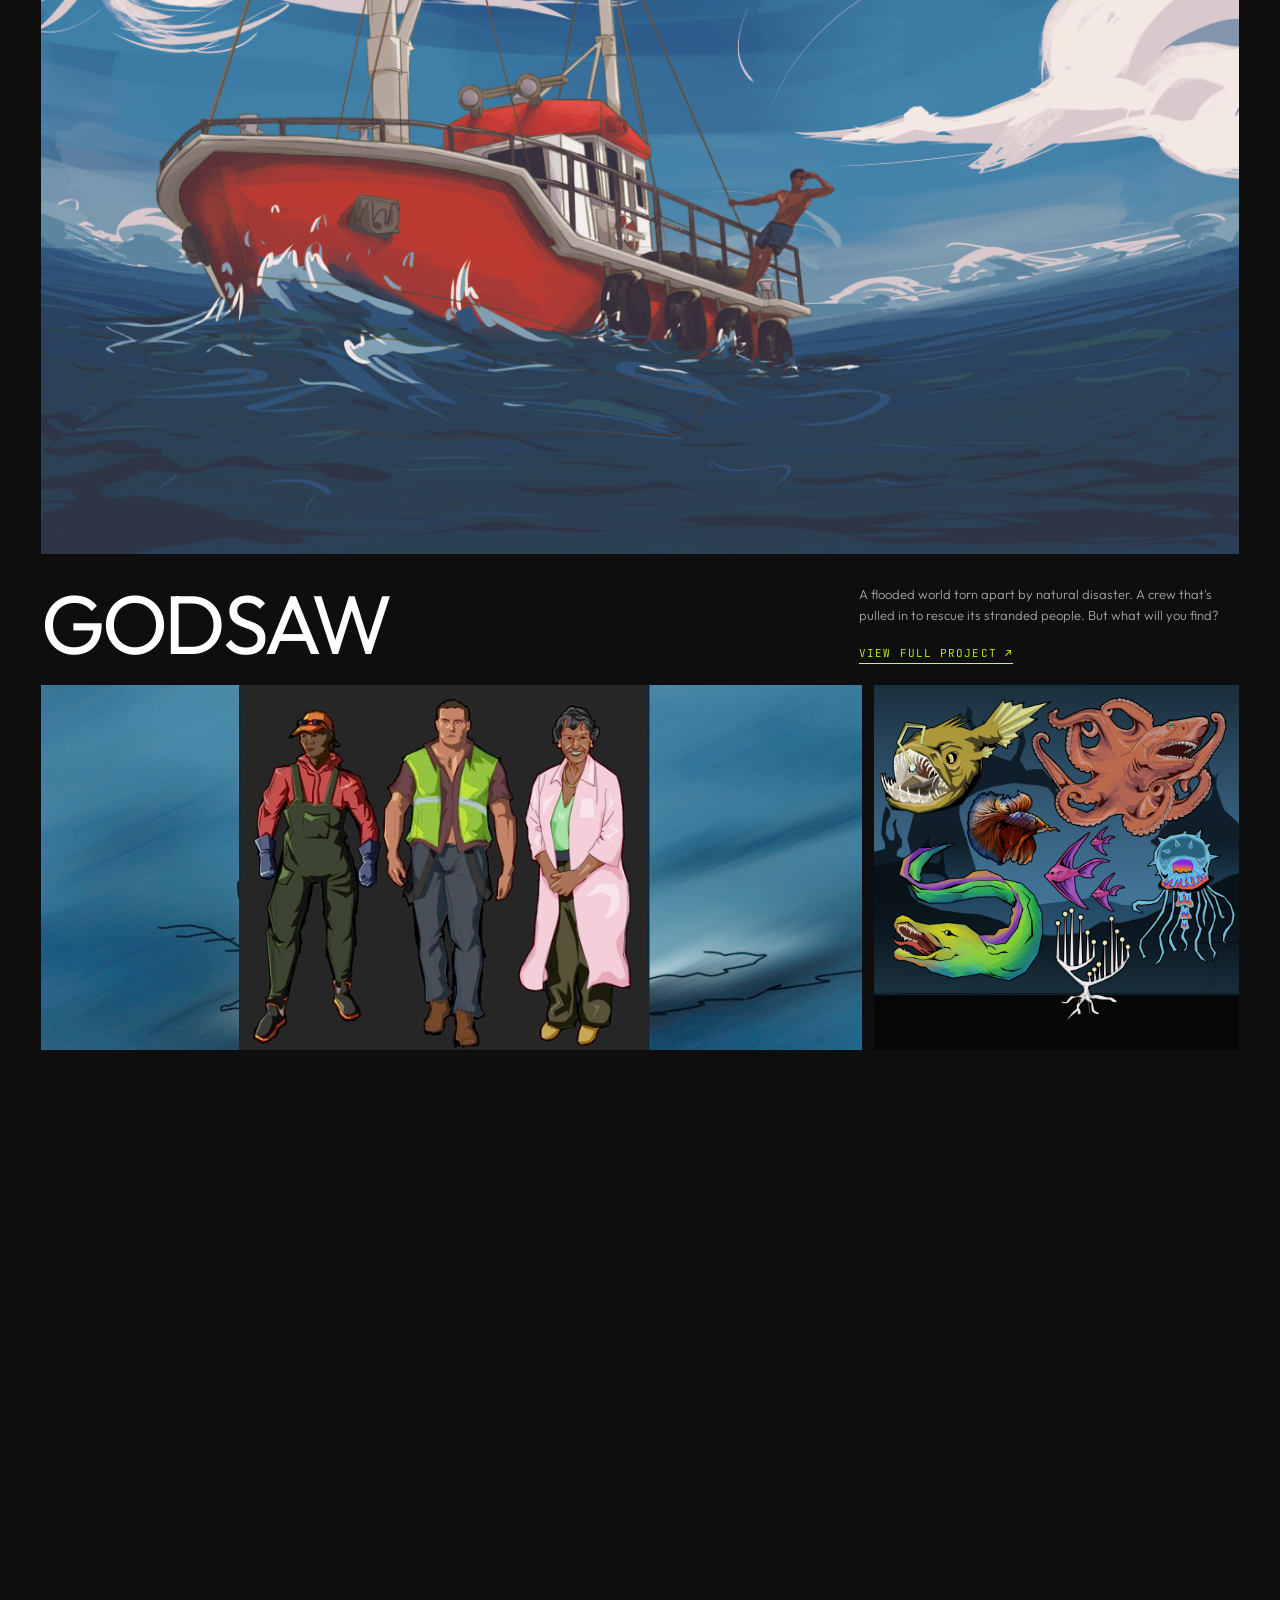
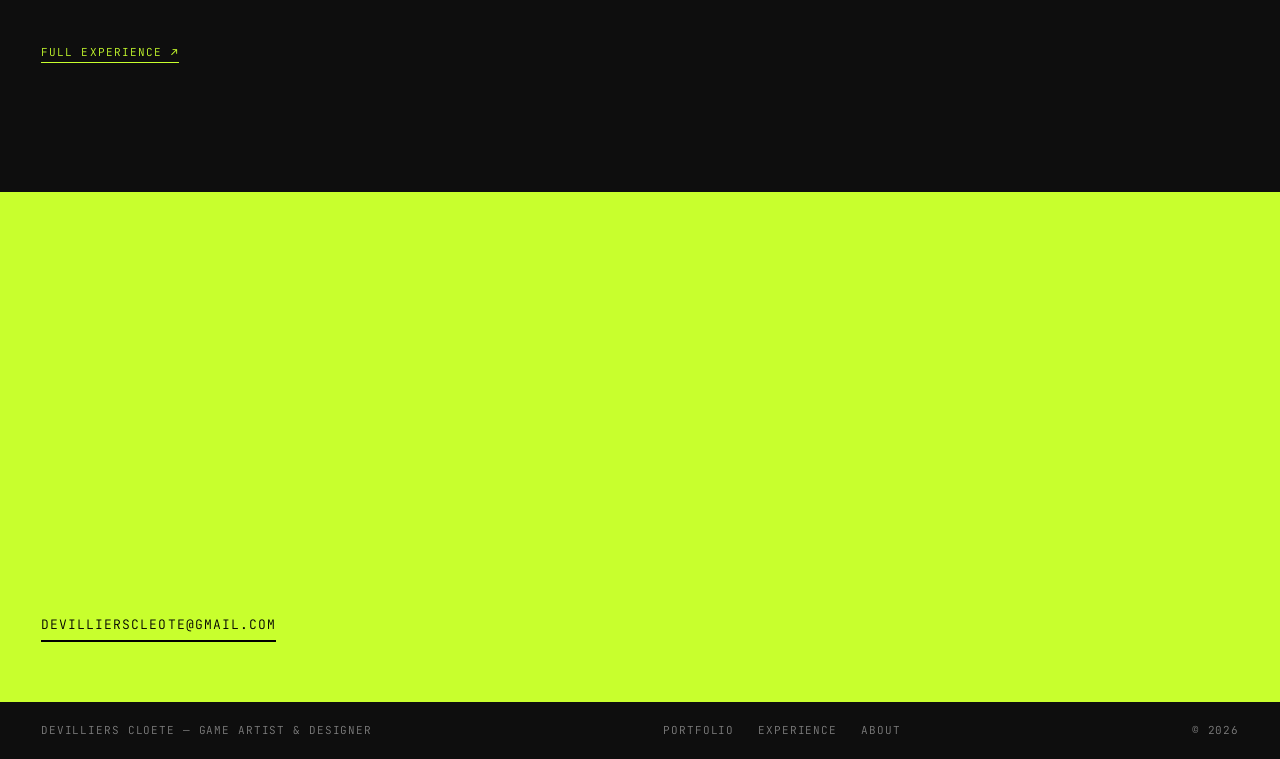
==== commit 3901b11e: "Update index.html" ====
--- a/index.html
+++ b/index.html
@@ -85,9 +85,27 @@
     <div class="media r-21x9" data-label="images/2skate-2.jpg"><img src="images/2skate-2.jpg" alt="" onerror="this.remove()"></div>
   </article>
 
+  <!-- Project 4 -->
+  <article class="project reveal">
+    <div class="project-meta mono"><span>04</span><span>Game Art / 3D Modeling</span><span>2026</span></div>
+    <div class="media r-16x9" data-label="Chairholder Value main image → images/chairholder-1.jpg"><img src="images/chairholder-1.jpg" alt="Chairholder Value" onerror="this.remove()"></div>
+    <div class="project-foot">
+      <h3 class="project-title">Chairholder Value</h3>
+      <div>
+        <p>Welcome to the HR Department. Please Hold Your Applause. You're the newly appointed HR manager, and your mission is simple: review incoming CVs and hire the best candidate for the job.</p>
+        <a href="portfolio.html#chairholder-value" class="link-arrow">View full project ↗</a>
+      </div>
+    </div>
+    <div class="grid-3">
+      <div class="media" data-label="images/chairholder-2.jpg"><img src="images/chairholder-2.jpg" alt="" onerror="this.remove()"></div>
+      <div class="media" data-label="images/chairholder-3.jpg"><img src="images/chairholder-3.jpg" alt="" onerror="this.remove()"></div>
+      <div class="media" data-label="images/chairholder-4.jpg"><img src="images/chairholder-4.jpg" alt="" onerror="this.remove()"></div>
+    </div>
+  </article>
+
   <!-- Showreel -->
   <article class="project reveal">
-    <div class="project-meta mono"><span>04</span><span>Showreels</span><span>2021 — 2026</span></div>
+    <div class="project-meta mono"><span>05</span><span>Showreels</span><span>2021 — 2026</span></div>
     <div class="grid-eq" style="margin-top:0">
       <div>
         <div class="media r-16x9" data-label="2026 showreel → videos/showreel-2026.mp4"><video src="videos/showreel-2026.mp4" controls preload="metadata" poster="images/showreel-2026.jpg" onerror="this.remove()"></video></div>
--- a/style.css
+++ b/style.css
@@ -181,3 +181,25 @@
 .resume-btn { display: inline-block; margin-top: 50px; background: var(--lime); color: #000; padding: 18px 32px; border-radius: 99px; transition: transform .2s; }
 .resume-btn:hover { transform: translateY(-3px); }
 @media (max-width: 860px) { .link-list a { grid-template-columns: 1fr auto; } .link-list .link-name { grid-column: 1; } .link-list .mono { grid-column: 1 / -1; } }
+
+/* ---------- playable games (portfolio) ---------- */
+.games-section { border-top: 1px solid var(--line); }
+.games { display: grid; grid-template-columns: repeat(6, minmax(0, 1fr)); gap: 24px; margin-top: 60px; }
+.game-card { grid-column: span 2; display: flex; flex-direction: column; border: 1px solid var(--line); background: #141414; transition: border-color .25s, transform .25s; }
+.game-card:nth-child(-n+2) { grid-column: span 3; }
+.game-card:hover { border-color: var(--lime); transform: translateY(-4px); }
+.game-card .media { aspect-ratio: 315 / 250; }
+.game-body { display: flex; flex-direction: column; flex: 1; padding: 24px; }
+.game-body h3 { font-size: clamp(24px, 2.4vw, 34px); font-weight: 400; letter-spacing: -.03em; line-height: 1.05; margin-bottom: 12px; }
+.game-body p { font-size: 14px; color: #ffffffb0; margin-bottom: 24px; }
+.play-btn { margin-top: auto; align-self: flex-start; background: var(--lime); color: #000; font-family: var(--mono); font-size: 11px; letter-spacing: .1em; text-transform: uppercase; padding: 12px 22px; border-radius: 99px; transition: transform .2s; }
+.play-btn:hover { transform: translateY(-2px); }
+@media (max-width: 1000px) {
+  .games { grid-template-columns: repeat(2, minmax(0, 1fr)); }
+  .game-card, .game-card:nth-child(-n+2) { grid-column: span 1; }
+  .game-card:last-child { grid-column: span 2; }
+}
+@media (max-width: 600px) {
+  .games { grid-template-columns: minmax(0, 1fr); }
+  .game-card, .game-card:last-child, .game-card:nth-child(-n+2) { grid-column: span 1; }
+}
